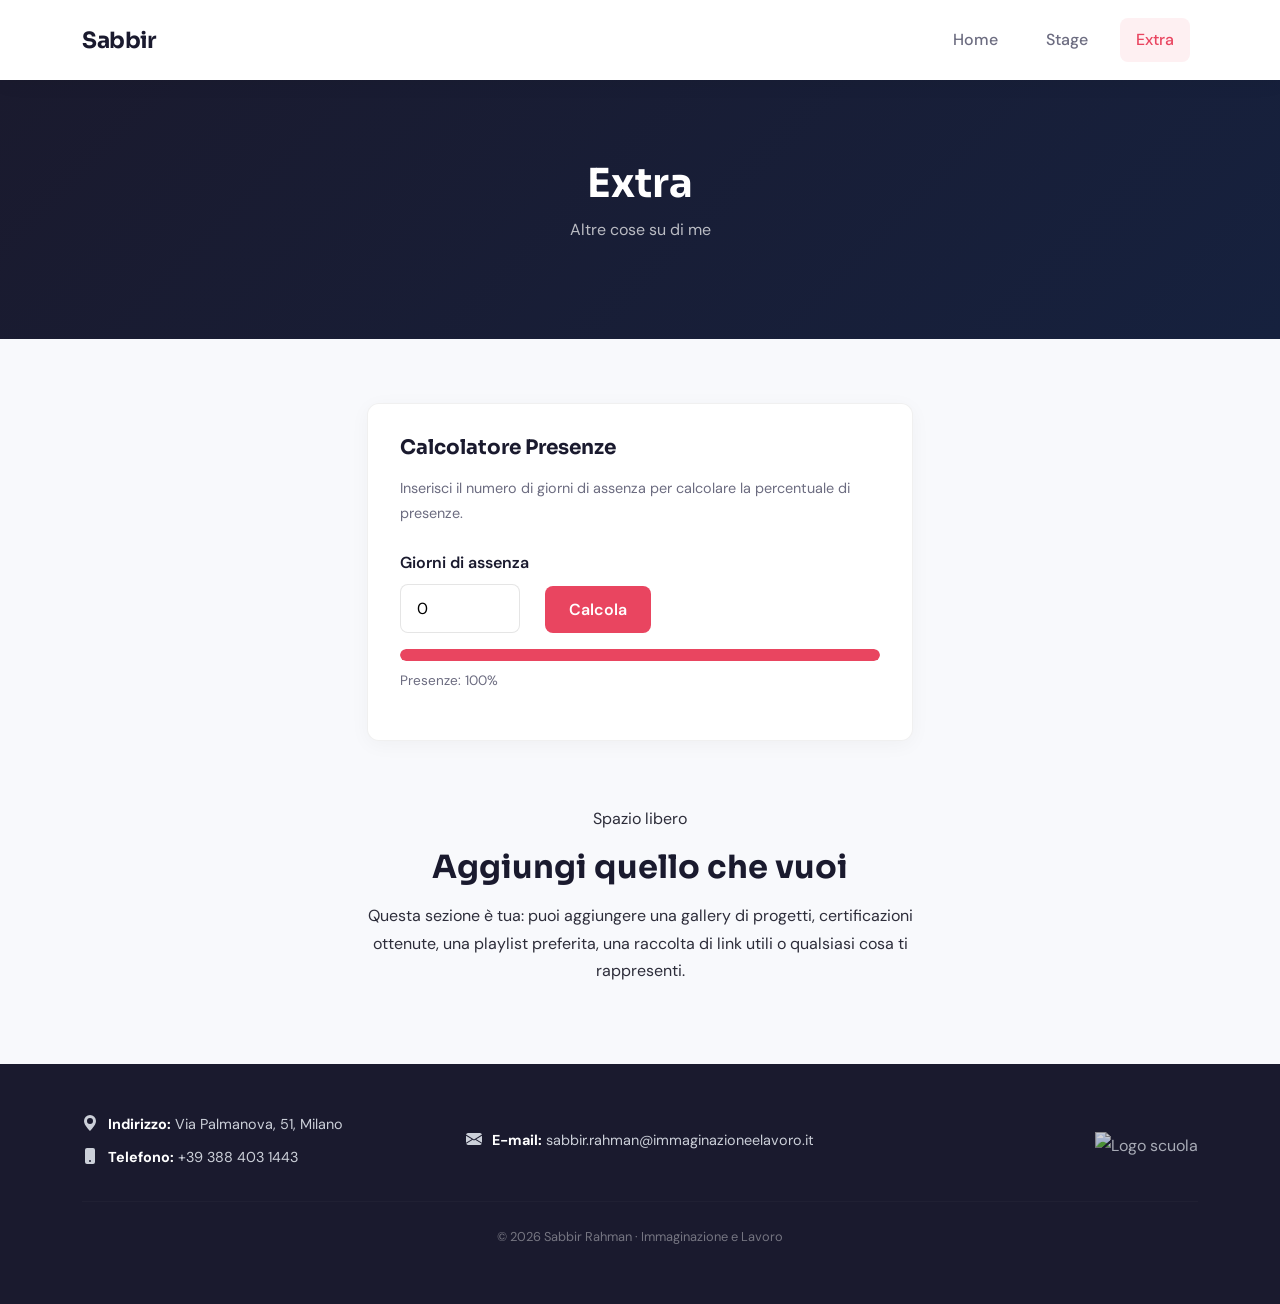
==== extra.html @ f021cdc9 "b" ====
<!DOCTYPE html>
<html lang="it">
<head>
    <meta charset="UTF-8">
    <meta name="viewport" content="width=device-width, initial-scale=1.0">
    <title>Sabbir Rahman | Extra</title>

    <!-- Google Fonts -->
    <link rel="preconnect" href="https://fonts.googleapis.com">
    <link rel="preconnect" href="https://fonts.gstatic.com" crossorigin>
    <link href="https://fonts.googleapis.com/css2?family=DM+Sans:wght@400;500;600;700&family=Sora:wght@600;700&display=swap" rel="stylesheet">

    <!-- Bootstrap -->
    <link href="https://cdn.jsdelivr.net/npm/bootstrap@5.3.8/dist/css/bootstrap.min.css" rel="stylesheet" integrity="sha384-sRIl4kxILFvY47J16cr9ZwB07vP4J8+LH7qKQnuqkuIAvNWLzeN8tE5YBujZqJLB" crossorigin="anonymous">
    
    <link rel="stylesheet" href="./style.css">
</head>
<body>

    <!-- ====== NAVBAR ====== -->
    <nav class="navbar navbar-expand-lg">
        <div class="container">
            <a class="navbar-brand" href="../index.html">Sabbir</a>
            <button class="navbar-toggler" type="button" data-bs-toggle="collapse" data-bs-target="#navbarNav">
                <span class="navbar-toggler-icon"></span>
            </button>
            <div class="collapse navbar-collapse" id="navbarNav">
                <ul class="navbar-nav ms-auto">
                    <li class="nav-item">
                        <a class="nav-link" href="../index.html">Home</a>
                    </li>
                    <li class="nav-item">
                        <a class="nav-link" href="./stage.html">Stage</a>
                    </li>
                    <li class="nav-item">
                        <a class="nav-link active" href="#">Extra</a>
                    </li>
                </ul>
            </div>
        </div>
    </nav>

    <!-- ====== HERO EXTRA ====== -->
    <section class="extra-hero">
        <div class="container fade-up">
            <h1>Extra</h1>
            <p class="sottotitolo" style="color: rgba(255,255,255,0.7);">Altre cose su di me</p>
        </div>
    </section>

    <!-- ====== CALCOLATORE PRESENZE ====== -->
    <!-- Questo è un piccolo tool per calcolare la percentuale di presenze -->
    <section class="extra-section">
        <div class="container">
            <div class="row justify-content-center">
                <div class="col-lg-6">
                    <div class="presenze-card fade-up">
                        <h5 style="margin-bottom: 1rem; font-family: 'Sora', sans-serif;">Calcolatore Presenze</h5>
                        <p style="color: var(--text-light); font-size: 0.9rem; margin-bottom: 1.5rem;">
                            Inserisci il numero di giorni di assenza per calcolare la percentuale di presenze.
                        </p>

                        <div class="d-flex align-items-end gap-3 mb-3">
                            <div>
                                <label for="progresso">Giorni di assenza</label>
                                <input type="number" id="progresso" min="0" value="0">
                            </div>
                            <button class="btn-calcola" onclick="assenze()">Calcola</button>
                        </div>

                        <div class="progress">
                            <div class="progress-bar" id="barra" role="progressbar" style="width: 100%"></div>
                        </div>
                        <p id="percentuale-text" style="color: var(--text-light); font-size: 0.85rem; margin-top: 0.5rem;">
                            Presenze: 100%
                        </p>
                    </div>
                </div>
            </div>
        </div>
    </section>

    <!-- ====== SEZIONE LIBERA ====== -->
    <!-- Aggiungi qui qualsiasi contenuto extra: progetti, hobby, gallery, ecc. -->
    <section class="extra-section" style="padding-top: 0;">
        <div class="container">
            <div class="row justify-content-center">
                <div class="col-lg-8 text-center fade-up">
                    <p class="bio-label">Spazio libero</p>
                    <h2 class="section-title mb-3">Aggiungi quello che vuoi</h2>
                    <p class="bio-text mx-auto" style="max-width: 600px;">
                        Questa sezione è tua: puoi aggiungere una gallery di progetti, 
                        certificazioni ottenute, una playlist preferita, una raccolta di link utili 
                        o qualsiasi cosa ti rappresenti.
                    </p>
                </div>
            </div>
        </div>
    </section>

    <!-- ====== FOOTER ====== -->
    <footer>
        <div class="container">
            <div class="row align-items-center">
                <div class="col-md-4">
                    <p>
                        <svg xmlns="http://www.w3.org/2000/svg" width="16" height="16" fill="currentColor" class="icon-sm" viewBox="0 0 16 16"><path d="M8 16s6-5.686 6-10A6 6 0 0 0 2 6c0 4.314 6 10 6 10m0-7a3 3 0 1 1 0-6 3 3 0 0 1 0 6"/></svg>
                        <b>Indirizzo:</b> Via Palmanova, 51, Milano
                    </p>
                    <p>
                        <svg xmlns="http://www.w3.org/2000/svg" width="16" height="16" fill="currentColor" class="icon-sm" viewBox="0 0 16 16"><path d="M3 2a2 2 0 0 1 2-2h6a2 2 0 0 1 2 2v12a2 2 0 0 1-2 2H5a2 2 0 0 1-2-2zm6 11a1 1 0 1 0-2 0 1 1 0 0 0 2 0"/></svg>
                        <b>Telefono:</b> +39 388 403 1443
                    </p>
                </div>
                <div class="col-md-4 text-center">
                    <p>
                        <svg xmlns="http://www.w3.org/2000/svg" width="16" height="16" fill="currentColor" class="icon-sm" viewBox="0 0 16 16"><path d="M.05 3.555A2 2 0 0 1 2 2h12a2 2 0 0 1 1.95 1.555L8 8.414zM0 4.697v7.104l5.803-3.558zM6.761 8.83l-6.57 4.027A2 2 0 0 0 2 14h12a2 2 0 0 0 1.808-1.144l-6.57-4.027L8 9.586zm3.436-.586L16 11.801V4.697z"/></svg>
                        <b>E-mail:</b> sabbir.rahman@immaginazioneelavoro.it
                    </p>
                </div>
                <div class="col-md-4 text-center text-md-end">
                    <img src="../img/logo.webp" class="footer-logo" alt="Logo scuola">
                </div>
            </div>
            <hr class="footer-divider">
            <p class="footer-copy text-center">© 2026 Sabbir Rahman · Immaginazione e Lavoro</p>
        </div>
    </footer>

    <!-- Bootstrap JS -->
    <script src="https://cdn.jsdelivr.net/npm/bootstrap@5.3.8/dist/js/bootstrap.bundle.min.js" integrity="sha384-FKyoEForCGlyvwx9Hj09JcYn3nv7wiPVlz7YYwJrWVcXK/BmnVDxM+D2scQbITxI" crossorigin="anonymous"></script>
    <script src="../script.js"></script>
</body>
</html>
---- style.css ----
/* ============================================
   TEMPLATE SITO PERSONALE - ESAME TRIENNALE
   ============================================
   
   COME PERSONALIZZARE:
   1. Cambia i colori qui sotto (--primary, --accent, ecc.)
   2. Cambia il font su Google Fonts e aggiorna il link nell'HTML
   3. Sostituisci le immagini nella cartella /img
   4. Modifica i testi direttamente nell'HTML
   
   ============================================ */

/* === VARIABILI COLORE - MODIFICA QUESTI PER PERSONALIZZARE === */
:root {
    --primary: #1a1a2e;       /* Colore principale (scuro) */
    --secondary: #16213e;     /* Colore secondario */
    --accent: #e94560;        /* Colore di accento (bottoni, dettagli) */
    --accent-hover: #c73652;  /* Accento al passaggio del mouse */
    --light: #f8f9fc;         /* Sfondo chiaro */
    --text: #2d2d3a;          /* Colore del testo */
    --text-light: #6c6c80;    /* Testo secondario */
    --card-bg: #ffffff;
    --footer-bg: var(--primary);
    --footer-text: #ccd0d9;
    --border-radius: 12px;
}

/* === RESET & BASE === */
* {
    margin: 0;
    padding: 0;
    box-sizing: border-box;
}

body {
    font-family: 'DM Sans', sans-serif;
    color: var(--text);
    background-color: var(--light);
    line-height: 1.7;
}

h1, h2, h3, h4, h5 {
    font-family: 'Sora', sans-serif;
    font-weight: 700;
    color: var(--primary);
}

/* === NAVBAR === */
.navbar {
    background-color: #fff !important;
    padding: 1rem 2rem;
    box-shadow: 0 2px 20px rgba(0,0,0,0.06);
    position: sticky;
    top: 0;
    z-index: 1000;
}

.navbar-brand {
    font-family: 'Sora', sans-serif;
    font-weight: 700;
    font-size: 1.4rem;
    color: var(--primary) !important;
    letter-spacing: -0.5px;
}

.nav-link {
    font-weight: 500;
    color: var(--text-light) !important;
    margin: 0 0.5rem;
    padding: 0.5rem 1rem !important;
    border-radius: 8px;
    transition: all 0.3s ease;
}

.nav-link:hover,
.nav-link.active {
    color: var(--accent) !important;
    background-color: rgba(233, 69, 96, 0.08);
}

.navbar-icon {
    color: var(--accent);
    width: 24px;
    height: 24px;
}

/* === HERO / BENVENUTO === */
.hero {
    display: flex;
    justify-content: center;
    align-items: center;
    text-align: center;
    min-height: 85vh;
    background: linear-gradient(135deg, var(--primary) 0%, var(--secondary) 100%);
    color: #fff;
    position: relative;
    overflow: hidden;
}

/* Cerchio decorativo sullo sfondo - puoi rimuoverlo se non ti piace */
.hero::before {
    content: '';
    position: absolute;
    width: 500px;
    height: 500px;
    border-radius: 50%;
    background: rgba(233, 69, 96, 0.1);
    top: -100px;
    right: -100px;
}

.hero::after {
    content: '';
    position: absolute;
    width: 300px;
    height: 300px;
    border-radius: 50%;
    background: rgba(233, 69, 96, 0.08);
    bottom: -50px;
    left: -50px;
}

.hero-content {
    position: relative;
    z-index: 1;
}

.hero h1 {
    font-size: 3.5rem;
    color: #fff;
    margin-bottom: 0.5rem;
    letter-spacing: -1px;
}

.hero .sottotitolo {
    font-size: 1.3rem;
    color: rgba(255,255,255,0.7);
    font-weight: 400;
}

.hero .badge-hero {
    display: inline-block;
    margin-top: 1.5rem;
    padding: 0.6rem 1.5rem;
    background-color: var(--accent);
    color: #fff;
    border-radius: 50px;
    font-weight: 500;
    font-size: 0.95rem;
}

/* === SEZIONE BIO === */
.bio-section {
    padding: 6rem 0;
}

.bio-section .bio-label {
    font-size: 0.85rem;
    text-transform: uppercase;
    letter-spacing: 2px;
    color: var(--accent);
    font-weight: 600;
    margin-bottom: 1rem;
}

.bio-section .bio-text {
    font-size: 1.15rem;
    color: var(--text-light);
    line-height: 1.9;
    max-width: 600px;
}

/* Foto profilo nella bio - sostituisci con la tua foto */
.bio-img-wrapper {
    width: 100%;
    max-width: 350px;
    aspect-ratio: 1;
    border-radius: var(--border-radius);
    overflow: hidden;
    box-shadow: 0 20px 60px rgba(0,0,0,0.1);
}

.bio-img-wrapper img {
    width: 100%;
    height: 100%;
    object-fit: cover;
}

/* === SEZIONE PASSIONI === */
.passioni-section {
    padding: 6rem 0;
    background-color: #fff;
}

.section-title {
    font-size: 2rem;
    margin-bottom: 0.5rem;
}

.section-subtitle {
    color: var(--text-light);
    font-size: 1.05rem;
    margin-bottom: 3rem;
}

/* Card Passioni */
.passion-card {
    background: var(--card-bg);
    border: 1px solid rgba(0,0,0,0.06);
    border-radius: var(--border-radius);
    overflow: hidden;
    transition: transform 0.3s ease, box-shadow 0.3s ease;
    height: 100%;
}

.passion-card:hover {
    transform: translateY(-6px);
    box-shadow: 0 20px 40px rgba(0,0,0,0.08);
}

.passion-card .card-img-top {
    height: 200px;
    object-fit: cover;
}

.passion-card .card-body {
    padding: 1.5rem;
}

.passion-card .card-body h5 {
    font-size: 1.15rem;
    margin-bottom: 0.5rem;
}

.passion-card .card-body p {
    color: var(--text-light);
    font-size: 0.95rem;
}

.passion-card .badge-cat {
    display: inline-block;
    padding: 0.3rem 0.8rem;
    background-color: rgba(233, 69, 96, 0.1);
    color: var(--accent);
    border-radius: 50px;
    font-size: 0.8rem;
    font-weight: 600;
    margin-bottom: 0.8rem;
}

/* === SEZIONE CV === */
.cv-section {
    padding: 6rem 0;
}

.cv-paper {
    background: #fff;
    border: 1px solid rgba(0,0,0,0.08);
    border-radius: var(--border-radius);
    padding: 3rem;
    max-width: 800px;
    margin: 0 auto;
    box-shadow: 0 10px 40px rgba(0,0,0,0.04);
}

.cv-paper h3 {
    font-size: 1.8rem;
    margin-bottom: 0.3rem;
}

.cv-paper .cv-ruolo {
    color: var(--accent);
    font-weight: 500;
    font-size: 1.05rem;
}

.cv-paper hr {
    border-color: rgba(0,0,0,0.08);
    margin: 1.5rem 0;
}

.cv-paper h4 {
    font-size: 1.1rem;
    text-transform: uppercase;
    letter-spacing: 1px;
    color: var(--primary);
    margin-bottom: 1rem;
}

.cv-entry {
    margin-bottom: 1.5rem;
}

.cv-entry .cv-title {
    font-weight: 700;
    color: var(--text);
}

.cv-entry .cv-place {
    color: var(--text-light);
}

.cv-entry .cv-date {
    font-size: 0.85rem;
    color: var(--accent);
    font-weight: 500;
}

.cv-entry .cv-desc {
    color: var(--text-light);
    font-size: 0.95rem;
    margin-top: 0.3rem;
}

/* Lingue nel CV */
.lingua-item {
    display: flex;
    justify-content: space-between;
    align-items: center;
    padding: 0.5rem 0;
    border-bottom: 1px solid rgba(0,0,0,0.04);
}

.lingua-item:last-child {
    border-bottom: none;
}

/* Bottone scarica CV */
.btn-accent {
    background-color: var(--accent);
    color: #fff;
    border: none;
    padding: 0.8rem 2rem;
    border-radius: 50px;
    font-weight: 600;
    font-size: 0.95rem;
    transition: all 0.3s ease;
    text-decoration: none;
    display: inline-block;
}

.btn-accent:hover {
    background-color: var(--accent-hover);
    color: #fff;
    transform: translateY(-2px);
    box-shadow: 0 8px 25px rgba(233, 69, 96, 0.3);
}

/* === PAGINA STAGE === */
.stage-intro {
    padding: 5rem 0;
    background: linear-gradient(135deg, var(--primary) 0%, var(--secondary) 100%);
    color: #fff;
    text-align: center;
}

.stage-intro h1 {
    color: #fff;
    font-size: 2.5rem;
    margin-bottom: 1rem;
}

.stage-intro p {
    color: rgba(255,255,255,0.75);
    max-width: 700px;
    margin: 0 auto;
    font-size: 1.05rem;
    line-height: 1.8;
}

.stage-content {
    padding: 4rem 0;
}

/* Accordion stage personalizzato */
.accordion-item {
    border: 1px solid rgba(0,0,0,0.06) !important;
    border-radius: var(--border-radius) !important;
    margin-bottom: 1rem;
    overflow: hidden;
}

.accordion-button {
    font-family: 'Sora', sans-serif;
    font-weight: 600;
    font-size: 1.1rem;
    padding: 1.2rem 1.5rem;
    color: var(--primary) !important;
    background-color: #fff !important;
}

.accordion-button:not(.collapsed) {
    background-color: rgba(233, 69, 96, 0.04) !important;
    box-shadow: none !important;
}

.accordion-button:focus {
    box-shadow: none !important;
}

.accordion-button::after {
    filter: none;
}

.accordion-body {
    padding: 1.5rem;
}

.stage-map iframe {
    width: 100%;
    height: 250px;
    border-radius: var(--border-radius);
    border: none;
}

.stage-relazione {
    font-size: 0.95rem;
    color: var(--text-light);
    line-height: 1.8;
}

/* === PAGINA EXTRA === */
.extra-hero {
    padding: 5rem 0;
    background: linear-gradient(135deg, var(--primary) 0%, var(--secondary) 100%);
    color: #fff;
    text-align: center;
}

.extra-hero h1 {
    color: #fff;
    font-size: 2.5rem;
}

.extra-section {
    padding: 4rem 0;
}

/* Barra presenze */
.presenze-card {
    background: #fff;
    border-radius: var(--border-radius);
    padding: 2rem;
    box-shadow: 0 4px 20px rgba(0,0,0,0.04);
    border: 1px solid rgba(0,0,0,0.06);
}

.presenze-card label {
    font-weight: 600;
    color: var(--primary);
    margin-bottom: 0.5rem;
    display: block;
}

.presenze-card input[type="number"] {
    border: 1px solid rgba(0,0,0,0.1);
    border-radius: 8px;
    padding: 0.6rem 1rem;
    font-size: 1rem;
    width: 120px;
    font-family: 'DM Sans', sans-serif;
}

.presenze-card input[type="number"]:focus {
    outline: none;
    border-color: var(--accent);
    box-shadow: 0 0 0 3px rgba(233, 69, 96, 0.1);
}

.presenze-card .btn-calcola {
    background-color: var(--accent);
    color: #fff;
    border: none;
    padding: 0.6rem 1.5rem;
    border-radius: 8px;
    font-weight: 600;
    cursor: pointer;
    transition: background 0.3s;
}

.presenze-card .btn-calcola:hover {
    background-color: var(--accent-hover);
}

.progress {
    height: 12px;
    border-radius: 50px;
    background-color: rgba(0,0,0,0.06);
    overflow: hidden;
    margin-top: 1rem;
}

.progress-bar {
    background-color: var(--accent);
    border-radius: 50px;
    transition: width 0.6s ease;
}

/* === FOOTER === */
footer {
    background-color: var(--footer-bg);
    color: var(--footer-text);
    padding: 3rem 0;
}

footer p {
    margin-bottom: 0.5rem;
    font-size: 0.9rem;
}

footer b {
    color: #fff;
}

footer a {
    color: var(--accent);
    text-decoration: none;
}

footer a:hover {
    color: #fff;
}

footer .footer-logo {
    max-width: 120px;
    opacity: 0.8;
}

footer .footer-divider {
    border-color: rgba(255,255,255,0.1);
    margin: 1.5rem 0;
}

footer .footer-copy {
    font-size: 0.8rem;
    color: rgba(255,255,255,0.4);
}

/* === UTILITIES === */
.icon-sm {
    width: 16px;
    height: 16px;
    margin-right: 6px;
    vertical-align: -2px;
}

/* === ANIMAZIONI SEMPLICI === */
@keyframes fadeUp {
    from {
        opacity: 0;
        transform: translateY(30px);
    }
    to {
        opacity: 1;
        transform: translateY(0);
    }
}

.fade-up {
    animation: fadeUp 0.8s ease forwards;
}

.fade-up-delay-1 { animation-delay: 0.1s; opacity: 0; }
.fade-up-delay-2 { animation-delay: 0.2s; opacity: 0; }
.fade-up-delay-3 { animation-delay: 0.3s; opacity: 0; }

/* === RESPONSIVE === */
@media (max-width: 768px) {
    .hero h1 {
        font-size: 2.2rem;
    }
    
    .cv-paper {
        padding: 2rem 1.5rem;
    }
    
    .bio-img-wrapper {
        max-width: 250px;
        margin: 0 auto 2rem;
    }
    
    footer .row > div {
        margin-bottom: 1.5rem;
    }
}
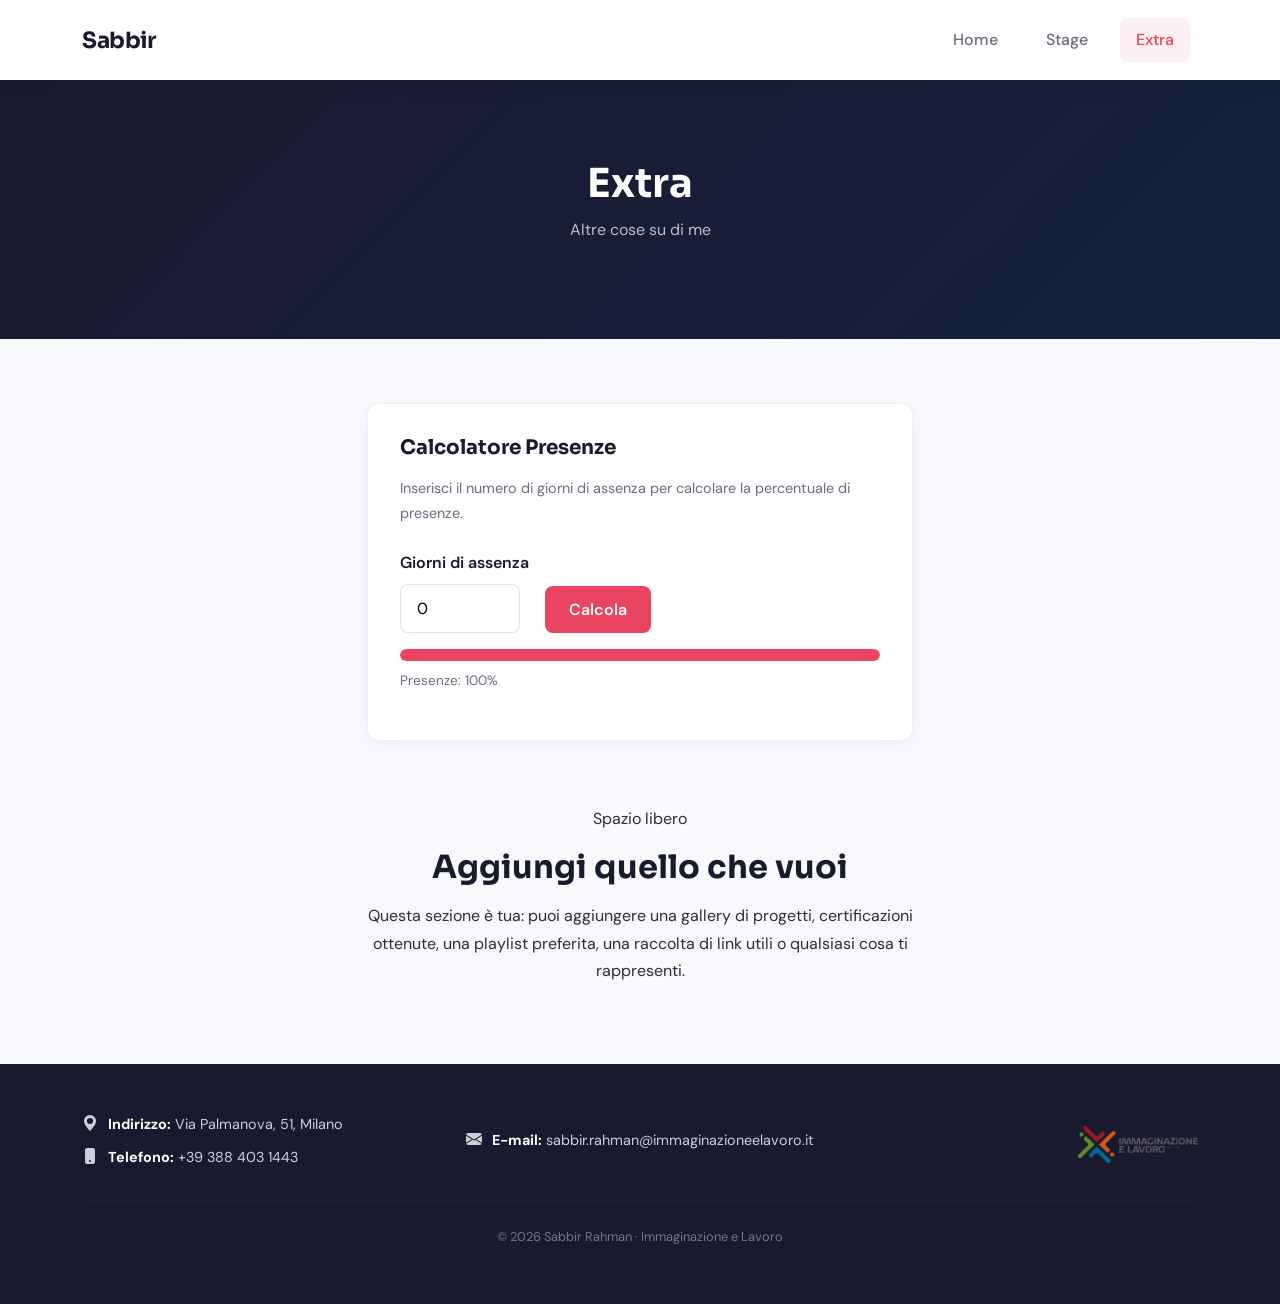
==== commit 20ba237a: "3" ====
--- a/extra.html
+++ b/extra.html
@@ -119,7 +119,7 @@
                     </p>
                 </div>
                 <div class="col-md-4 text-center text-md-end">
-                    <img src="../img/logo.webp" class="footer-logo" alt="Logo scuola">
+                    <img src="./img/new-logo-iel-data_retina.png" class="footer-logo" alt="Logo scuola">
                 </div>
             </div>
             <hr class="footer-divider">
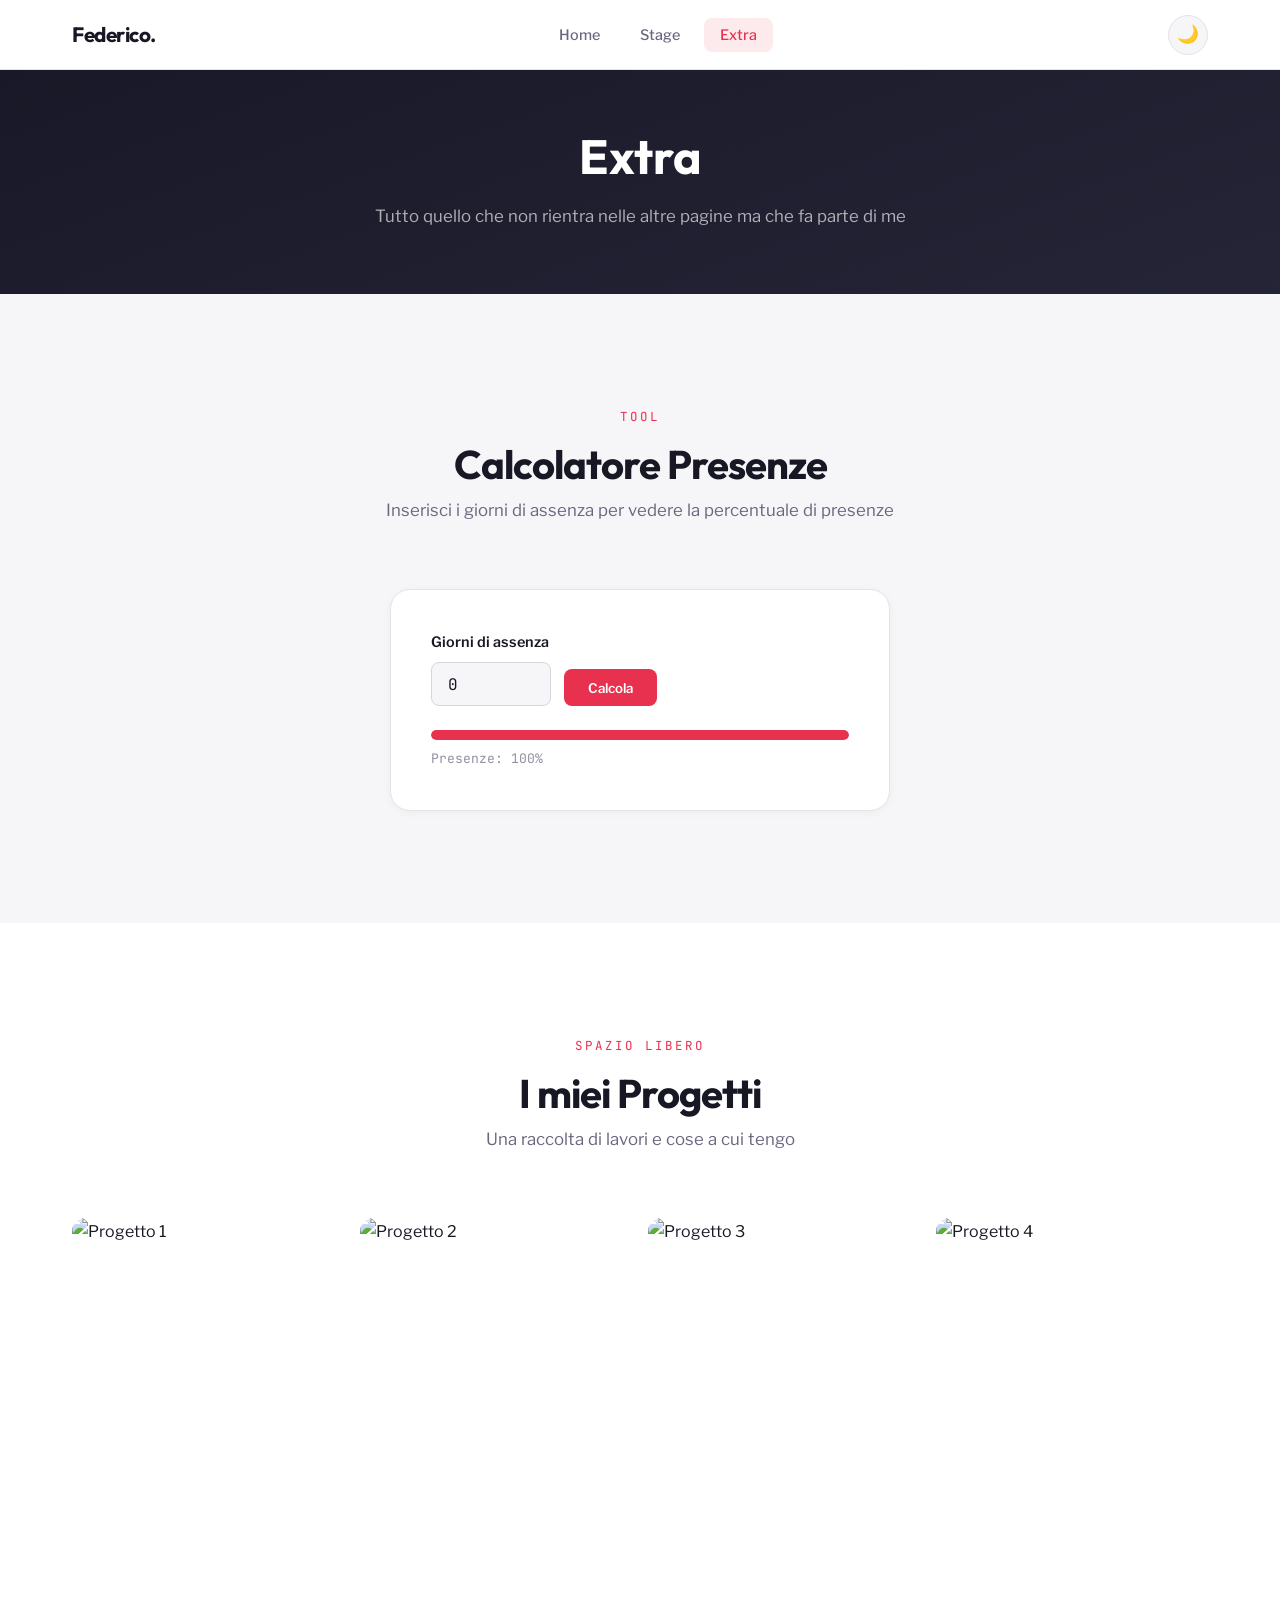
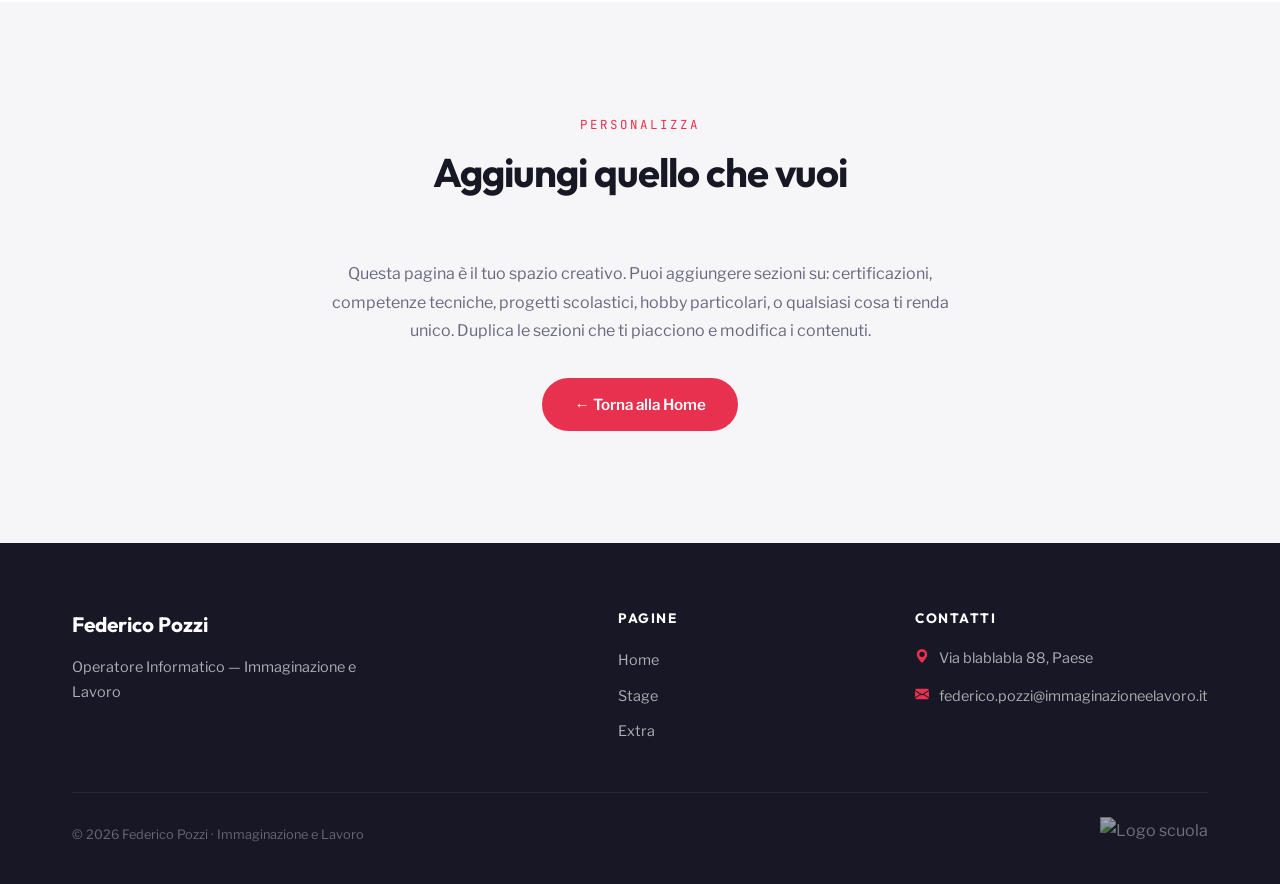
==== commit 19eea614: "1" ====
--- a/extra.html
+++ b/extra.html
@@ -1,134 +1,173 @@
 <!DOCTYPE html>
-<html lang="it">
+<html lang="it" data-theme="default">
 <head>
     <meta charset="UTF-8">
     <meta name="viewport" content="width=device-width, initial-scale=1.0">
-    <title>Sabbir Rahman | Extra</title>
+    <title>Federico Pozzi — Extra</title>
 
-    <!-- Google Fonts -->
     <link rel="preconnect" href="https://fonts.googleapis.com">
     <link rel="preconnect" href="https://fonts.gstatic.com" crossorigin>
-    <link href="https://fonts.googleapis.com/css2?family=DM+Sans:wght@400;500;600;700&family=Sora:wght@600;700&display=swap" rel="stylesheet">
+    <link href="https://fonts.googleapis.com/css2?family=Outfit:wght@400;500;600;700&family=Libre+Franklin:wght@400;500;600;700&family=JetBrains+Mono:wght@400;500&display=swap" rel="stylesheet">
 
-    <!-- Bootstrap -->
-    <link href="https://cdn.jsdelivr.net/npm/bootstrap@5.3.8/dist/css/bootstrap.min.css" rel="stylesheet" integrity="sha384-sRIl4kxILFvY47J16cr9ZwB07vP4J8+LH7qKQnuqkuIAvNWLzeN8tE5YBujZqJLB" crossorigin="anonymous">
-    
     <link rel="stylesheet" href="./style.css">
 </head>
 <body>
 
     <!-- ====== NAVBAR ====== -->
-    <nav class="navbar navbar-expand-lg">
-        <div class="container">
-            <a class="navbar-brand" href="../index.html">Sabbir</a>
-            <button class="navbar-toggler" type="button" data-bs-toggle="collapse" data-bs-target="#navbarNav">
-                <span class="navbar-toggler-icon"></span>
+    <nav class="site-nav">
+        <div class="nav-inner">
+            <a href="./index.html" class="nav-brand">Federico.</a>
+            <button class="nav-burger" id="navBurger" aria-label="Apri menu">
+                <span></span><span></span><span></span>
             </button>
-            <div class="collapse navbar-collapse" id="navbarNav">
-                <ul class="navbar-nav ms-auto">
-                    <li class="nav-item">
-                        <a class="nav-link" href="../index.html">Home</a>
-                    </li>
-                    <li class="nav-item">
-                        <a class="nav-link" href="./stage.html">Stage</a>
-                    </li>
-                    <li class="nav-item">
-                        <a class="nav-link active" href="#">Extra</a>
-                    </li>
-                </ul>
-            </div>
+            <ul class="nav-links" id="navLinks">
+                <li><a href="./index.html">Home</a></li>
+                <li><a href="./stage.html">Stage</a></li>
+                <li><a href="#" class="active">Extra</a></li>
+            </ul>
+            <button class="theme-toggle" id="themeToggle" aria-label="Cambia tema">🌙</button>
         </div>
     </nav>
 
-    <!-- ====== HERO EXTRA ====== -->
-    <section class="extra-hero">
-        <div class="container fade-up">
-            <h1>Extra</h1>
-            <p class="sottotitolo" style="color: rgba(255,255,255,0.7);">Altre cose su di me</p>
+    <!-- ====== PAGE HERO ====== -->
+    <section class="page-hero">
+        <div class="hero-pattern"></div>
+        <div class="section-container">
+            <h1 class="reveal">Extra</h1>
+            <p class="hero-sub reveal reveal-delay-1">
+                Tutto quello che non rientra nelle altre pagine ma che fa parte di me
+            </p>
         </div>
     </section>
 
     <!-- ====== CALCOLATORE PRESENZE ====== -->
-    <!-- Questo è un piccolo tool per calcolare la percentuale di presenze -->
-    <section class="extra-section">
-        <div class="container">
-            <div class="row justify-content-center">
-                <div class="col-lg-6">
-                    <div class="presenze-card fade-up">
-                        <h5 style="margin-bottom: 1rem; font-family: 'Sora', sans-serif;">Calcolatore Presenze</h5>
-                        <p style="color: var(--text-light); font-size: 0.9rem; margin-bottom: 1.5rem;">
-                            Inserisci il numero di giorni di assenza per calcolare la percentuale di presenze.
-                        </p>
+    <section class="section">
+        <div class="section-container">
+            <div class="section-header center reveal">
+                <span class="section-label">Tool</span>
+                <h2 class="section-title">Calcolatore Presenze</h2>
+                <p class="section-desc">Inserisci i giorni di assenza per vedere la percentuale di presenze</p>
+            </div>
 
-                        <div class="d-flex align-items-end gap-3 mb-3">
-                            <div>
-                                <label for="progresso">Giorni di assenza</label>
-                                <input type="number" id="progresso" min="0" value="0">
-                            </div>
-                            <button class="btn-calcola" onclick="assenze()">Calcola</button>
-                        </div>
+            <div class="presenze-card reveal">
+                <label for="progresso">Giorni di assenza</label>
+                <div class="presenze-input">
+                    <input type="number" id="progresso" min="0" value="0" placeholder="0">
+                    <button class="btn-calcola" onclick="calcolaPresenze()">Calcola</button>
+                </div>
+                <div class="progress-wrap">
+                    <div class="progress-bar-bg">
+                        <div class="progress-bar-fill" id="barraFill"></div>
+                    </div>
+                    <p class="progress-label" id="percentualeText">Presenze: 100%</p>
+                </div>
+            </div>
+        </div>
+    </section>
 
-                        <div class="progress">
-                            <div class="progress-bar" id="barra" role="progressbar" style="width: 100%"></div>
-                        </div>
-                        <p id="percentuale-text" style="color: var(--text-light); font-size: 0.85rem; margin-top: 0.5rem;">
-                            Presenze: 100%
-                        </p>
+    <!-- ====== GALLERY / CONTENUTO LIBERO ====== -->
+    <!--
+        Questa sezione è uno spazio libero. Puoi usarla per:
+        - Una gallery di foto dei tuoi progetti
+        - Certificazioni ottenute (ECDL, ecc.)
+        - Link ai tuoi profili (GitHub, LinkedIn)
+        - Qualsiasi cosa ti rappresenti
+        
+        Di seguito c'è un esempio di gallery. 
+        Sostituisci le immagini con le tue.
+    -->
+    <section class="section section-alt">
+        <div class="section-container">
+            <div class="section-header center reveal">
+                <span class="section-label">Spazio libero</span>
+                <h2 class="section-title">I miei Progetti</h2>
+                <p class="section-desc">Una raccolta di lavori e cose a cui tengo</p>
+            </div>
+
+            <!-- MODIFICA: sostituisci le immagini e i testi -->
+            <div class="gallery-grid">
+                <div class="gallery-item reveal reveal-delay-1">
+                    <img src="https://placehold.co/400x400/1a1a2e/e94560?text=Progetto+1" alt="Progetto 1">
+                    <div class="gallery-item-overlay">
+                        <span>Progetto 1</span>
+                    </div>
+                </div>
+                <div class="gallery-item reveal reveal-delay-2">
+                    <img src="https://placehold.co/400x400/16213e/e94560?text=Progetto+2" alt="Progetto 2">
+                    <div class="gallery-item-overlay">
+                        <span>Progetto 2</span>
+                    </div>
+                </div>
+                <div class="gallery-item reveal reveal-delay-3">
+                    <img src="https://placehold.co/400x400/0f3460/e94560?text=Progetto+3" alt="Progetto 3">
+                    <div class="gallery-item-overlay">
+                        <span>Progetto 3</span>
+                    </div>
+                </div>
+                <div class="gallery-item reveal reveal-delay-4">
+                    <img src="https://placehold.co/400x400/533483/e94560?text=Progetto+4" alt="Progetto 4">
+                    <div class="gallery-item-overlay">
+                        <span>Progetto 4</span>
                     </div>
                 </div>
             </div>
         </div>
     </section>
 
-    <!-- ====== SEZIONE LIBERA ====== -->
-    <!-- Aggiungi qui qualsiasi contenuto extra: progetti, hobby, gallery, ecc. -->
-    <section class="extra-section" style="padding-top: 0;">
-        <div class="container">
-            <div class="row justify-content-center">
-                <div class="col-lg-8 text-center fade-up">
-                    <p class="bio-label">Spazio libero</p>
-                    <h2 class="section-title mb-3">Aggiungi quello che vuoi</h2>
-                    <p class="bio-text mx-auto" style="max-width: 600px;">
-                        Questa sezione è tua: puoi aggiungere una gallery di progetti, 
-                        certificazioni ottenute, una playlist preferita, una raccolta di link utili 
-                        o qualsiasi cosa ti rappresenti.
-                    </p>
-                </div>
+    <!-- ====== SEZIONE TESTO LIBERO ====== -->
+    <section class="section">
+        <div class="section-container" style="max-width: 700px;">
+            <div class="section-header center reveal">
+                <span class="section-label">Personalizza</span>
+                <h2 class="section-title">Aggiungi quello che vuoi</h2>
+            </div>
+            <div class="reveal" style="text-align: center;">
+                <p style="color: var(--text-secondary); line-height: 1.8; margin-bottom: 2rem;">
+                    Questa pagina è il tuo spazio creativo. Puoi aggiungere sezioni su: 
+                    certificazioni, competenze tecniche, progetti scolastici, hobby particolari, 
+                    o qualsiasi cosa ti renda unico. Duplica le sezioni che ti piacciono 
+                    e modifica i contenuti.
+                </p>
+                <a href="../index.html" class="btn-primary-custom">← Torna alla Home</a>
             </div>
         </div>
     </section>
 
     <!-- ====== FOOTER ====== -->
-    <footer>
-        <div class="container">
-            <div class="row align-items-center">
-                <div class="col-md-4">
-                    <p>
-                        <svg xmlns="http://www.w3.org/2000/svg" width="16" height="16" fill="currentColor" class="icon-sm" viewBox="0 0 16 16"><path d="M8 16s6-5.686 6-10A6 6 0 0 0 2 6c0 4.314 6 10 6 10m0-7a3 3 0 1 1 0-6 3 3 0 0 1 0 6"/></svg>
-                        <b>Indirizzo:</b> Via Palmanova, 51, Milano
-                    </p>
-                    <p>
-                        <svg xmlns="http://www.w3.org/2000/svg" width="16" height="16" fill="currentColor" class="icon-sm" viewBox="0 0 16 16"><path d="M3 2a2 2 0 0 1 2-2h6a2 2 0 0 1 2 2v12a2 2 0 0 1-2 2H5a2 2 0 0 1-2-2zm6 11a1 1 0 1 0-2 0 1 1 0 0 0 2 0"/></svg>
-                        <b>Telefono:</b> +39 388 403 1443
-                    </p>
+    <footer class="site-footer">
+        <div class="section-container">
+            <div class="footer-grid">
+                <div>
+                    <p class="footer-brand">Federico Pozzi</p>
+                    <p class="footer-desc">Operatore Informatico — Immaginazione e Lavoro</p>
                 </div>
-                <div class="col-md-4 text-center">
-                    <p>
-                        <svg xmlns="http://www.w3.org/2000/svg" width="16" height="16" fill="currentColor" class="icon-sm" viewBox="0 0 16 16"><path d="M.05 3.555A2 2 0 0 1 2 2h12a2 2 0 0 1 1.95 1.555L8 8.414zM0 4.697v7.104l5.803-3.558zM6.761 8.83l-6.57 4.027A2 2 0 0 0 2 14h12a2 2 0 0 0 1.808-1.144l-6.57-4.027L8 9.586zm3.436-.586L16 11.801V4.697z"/></svg>
-                        <b>E-mail:</b> sabbir.rahman@immaginazioneelavoro.it
-                    </p>
+                <div>
+                    <p class="footer-heading">Pagine</p>
+                    <ul class="footer-links">
+                        <li><a href="../index.html">Home</a></li>
+                        <li><a href="./stage.html">Stage</a></li>
+                        <li><a href="#">Extra</a></li>
+                    </ul>
                 </div>
-                <div class="col-md-4 text-center text-md-end">
-                    <img src="./img/new-logo-iel-data_retina.png" class="footer-logo" alt="Logo scuola">
+                <div>
+                    <p class="footer-heading">Contatti</p>
+                    <div class="footer-contact-item">
+                        <svg xmlns="http://www.w3.org/2000/svg" width="14" height="14" fill="currentColor" viewBox="0 0 16 16"><path d="M8 16s6-5.686 6-10A6 6 0 0 0 2 6c0 4.314 6 10 6 10m0-7a3 3 0 1 1 0-6 3 3 0 0 1 0 6"/></svg>
+                        <span>Via blablabla 88, Paese</span>
+                    </div>
+                    <div class="footer-contact-item">
+                        <svg xmlns="http://www.w3.org/2000/svg" width="14" height="14" fill="currentColor" viewBox="0 0 16 16"><path d="M.05 3.555A2 2 0 0 1 2 2h12a2 2 0 0 1 1.95 1.555L8 8.414zM0 4.697v7.104l5.803-3.558zM6.761 8.83l-6.57 4.027A2 2 0 0 0 2 14h12a2 2 0 0 0 1.808-1.144l-6.57-4.027L8 9.586zm3.436-.586L16 11.801V4.697z"/></svg>
+                        <span>federico.pozzi@immaginazioneelavoro.it</span>
+                    </div>
                 </div>
             </div>
-            <hr class="footer-divider">
-            <p class="footer-copy text-center">© 2026 Sabbir Rahman · Immaginazione e Lavoro</p>
+            <div class="footer-bottom">
+                <span class="footer-copy">© 2026 Federico Pozzi · Immaginazione e Lavoro</span>
+                <img src="../img/logo.webp" class="footer-logo" alt="Logo scuola">
+            </div>
         </div>
     </footer>
 
-    <!-- Bootstrap JS -->
-    <script src="https://cdn.jsdelivr.net/npm/bootstrap@5.3.8/dist/js/bootstrap.bundle.min.js" integrity="sha384-FKyoEForCGlyvwx9Hj09JcYn3nv7wiPVlz7YYwJrWVcXK/BmnVDxM+D2scQbITxI" crossorigin="anonymous"></script>
-    <script src="../script.js"></script>
+    <script src="./script.js"></script>
 </body>
 </html>
--- a/style.css
+++ b/style.css
@@ -1,585 +1,1243 @@
-/* ============================================
-   TEMPLATE SITO PERSONALE - ESAME TRIENNALE
-   ============================================
+/* ============================================================
+   TEMPLATE SITO PERSONALE - QUARTA INFORMATICA
+   ============================================================
    
    COME PERSONALIZZARE:
-   1. Cambia i colori qui sotto (--primary, --accent, ecc.)
-   2. Cambia il font su Google Fonts e aggiorna il link nell'HTML
-   3. Sostituisci le immagini nella cartella /img
-   4. Modifica i testi direttamente nell'HTML
    
-   ============================================ */
-
-/* === VARIABILI COLORE - MODIFICA QUESTI PER PERSONALIZZARE === */
+   1. SCEGLI UN TEMA
+      Cambia data-theme="default" nel tag <html> di ogni pagina.
+      Temi disponibili: default, ocean, sunset, forest, lavender, mono
+   
+   2. DARK MODE
+      Il bottone in navbar attiva/disattiva la dark mode.
+      Funziona automaticamente con tutti i temi.
+   
+   3. COLORI CUSTOM
+      Se vuoi un colore tutto tuo, modifica le variabili in
+      [data-theme="default"] qui sotto.
+   
+   4. FONT
+      Cambia il link Google Fonts nell'HTML e aggiorna
+      --font-display e --font-body qui sotto.
+   
+   5. ANIMAZIONI
+      Ogni elemento con classe .reveal si anima allo scroll.
+      Aggiungi .reveal-delay-1, .reveal-delay-2, ecc. per ritardi.
+   
+   ============================================================ */
+
+/* === TEMI PRECONFIGURATI === */
+/* Cambia data-theme="" nel tag <html> per switchare tema */
+
+[data-theme="default"] {
+    --hue: 240;
+    --accent-h: 350;
+    --accent-s: 80%;
+    --accent-l: 55%;
+}
+
+[data-theme="ocean"] {
+    --hue: 200;
+    --accent-h: 175;
+    --accent-s: 70%;
+    --accent-l: 45%;
+}
+
+[data-theme="sunset"] {
+    --hue: 25;
+    --accent-h: 15;
+    --accent-s: 85%;
+    --accent-l: 55%;
+}
+
+[data-theme="forest"] {
+    --hue: 150;
+    --accent-h: 145;
+    --accent-s: 55%;
+    --accent-l: 40%;
+}
+
+[data-theme="lavender"] {
+    --hue: 270;
+    --accent-h: 280;
+    --accent-s: 60%;
+    --accent-l: 55%;
+}
+
+[data-theme="mono"] {
+    --hue: 0;
+    --accent-h: 0;
+    --accent-s: 0%;
+    --accent-l: 25%;
+}
+
+/* === SISTEMA COLORI (generato da variabili) === */
 :root {
-    --primary: #1a1a2e;       /* Colore principale (scuro) */
-    --secondary: #16213e;     /* Colore secondario */
-    --accent: #e94560;        /* Colore di accento (bottoni, dettagli) */
-    --accent-hover: #c73652;  /* Accento al passaggio del mouse */
-    --light: #f8f9fc;         /* Sfondo chiaro */
-    --text: #2d2d3a;          /* Colore del testo */
-    --text-light: #6c6c80;    /* Testo secondario */
-    --card-bg: #ffffff;
-    --footer-bg: var(--primary);
-    --footer-text: #ccd0d9;
-    --border-radius: 12px;
+    /* Font */
+    --font-display: 'Outfit', sans-serif;
+    --font-body: 'Libre Franklin', sans-serif;
+    --font-mono: 'JetBrains Mono', monospace;
+    
+    /* Sizing */
+    --radius-sm: 8px;
+    --radius-md: 14px;
+    --radius-lg: 20px;
+    --radius-full: 100px;
+    
+    /* Transitions */
+    --ease-out: cubic-bezier(0.16, 1, 0.3, 1);
+    --ease-spring: cubic-bezier(0.34, 1.56, 0.64, 1);
+    --duration-fast: 0.2s;
+    --duration-normal: 0.4s;
+    --duration-slow: 0.7s;
+    
+    /* Navbar height */
+    --nav-height: 70px;
+}
+
+/* Light mode (default) */
+html:not([data-dark]) {
+    --bg-primary: hsl(var(--hue), 15%, 97%);
+    --bg-secondary: #ffffff;
+    --bg-elevated: #ffffff;
+    --bg-hero: hsl(var(--hue), 25%, 12%);
+    --bg-hero-2: hsl(var(--hue), 20%, 18%);
+    
+    --text-primary: hsl(var(--hue), 20%, 12%);
+    --text-secondary: hsl(var(--hue), 10%, 45%);
+    --text-tertiary: hsl(var(--hue), 8%, 60%);
+    --text-on-dark: #ffffff;
+    --text-on-dark-muted: rgba(255,255,255,0.65);
+    
+    --border-light: hsl(var(--hue), 10%, 90%);
+    --border-medium: hsl(var(--hue), 10%, 85%);
+    
+    --shadow-sm: 0 2px 8px rgba(0,0,0,0.04);
+    --shadow-md: 0 8px 30px rgba(0,0,0,0.06);
+    --shadow-lg: 0 20px 60px rgba(0,0,0,0.08);
+    --shadow-accent: 0 8px 30px hsla(var(--accent-h), var(--accent-s), var(--accent-l), 0.25);
+}
+
+/* Dark mode */
+html[data-dark] {
+    --bg-primary: hsl(var(--hue), 15%, 8%);
+    --bg-secondary: hsl(var(--hue), 12%, 12%);
+    --bg-elevated: hsl(var(--hue), 12%, 15%);
+    --bg-hero: hsl(var(--hue), 20%, 5%);
+    --bg-hero-2: hsl(var(--hue), 15%, 10%);
+    
+    --text-primary: hsl(var(--hue), 10%, 92%);
+    --text-secondary: hsl(var(--hue), 8%, 60%);
+    --text-tertiary: hsl(var(--hue), 6%, 45%);
+    --text-on-dark: #ffffff;
+    --text-on-dark-muted: rgba(255,255,255,0.55);
+    
+    --border-light: hsl(var(--hue), 10%, 18%);
+    --border-medium: hsl(var(--hue), 10%, 22%);
+    
+    --shadow-sm: 0 2px 8px rgba(0,0,0,0.2);
+    --shadow-md: 0 8px 30px rgba(0,0,0,0.3);
+    --shadow-lg: 0 20px 60px rgba(0,0,0,0.4);
+    --shadow-accent: 0 8px 30px hsla(var(--accent-h), var(--accent-s), var(--accent-l), 0.2);
+}
+
+/* Accent color (uguale in light e dark) */
+html {
+    --accent: hsl(var(--accent-h), var(--accent-s), var(--accent-l));
+    --accent-hover: hsl(var(--accent-h), var(--accent-s), calc(var(--accent-l) - 8%));
+    --accent-soft: hsla(var(--accent-h), var(--accent-s), var(--accent-l), 0.1);
+    --accent-medium: hsla(var(--accent-h), var(--accent-s), var(--accent-l), 0.2);
 }
 
 /* === RESET & BASE === */
-* {
+*, *::before, *::after {
     margin: 0;
     padding: 0;
     box-sizing: border-box;
 }
 
+html {
+    scroll-behavior: smooth;
+}
+
 body {
-    font-family: 'DM Sans', sans-serif;
-    color: var(--text);
-    background-color: var(--light);
+    font-family: var(--font-body);
+    color: var(--text-primary);
+    background-color: var(--bg-primary);
     line-height: 1.7;
-}
-
-h1, h2, h3, h4, h5 {
-    font-family: 'Sora', sans-serif;
+    transition: background-color var(--duration-normal) var(--ease-out),
+                color var(--duration-normal) var(--ease-out);
+    -webkit-font-smoothing: antialiased;
+}
+
+h1, h2, h3, h4, h5, h6 {
+    font-family: var(--font-display);
     font-weight: 700;
-    color: var(--primary);
+    color: var(--text-primary);
+    line-height: 1.2;
+}
+
+a {
+    color: var(--accent);
+    text-decoration: none;
+    transition: color var(--duration-fast);
+}
+
+a:hover {
+    color: var(--accent-hover);
+}
+
+img {
+    max-width: 100%;
+    display: block;
 }
 
 /* === NAVBAR === */
-.navbar {
-    background-color: #fff !important;
-    padding: 1rem 2rem;
-    box-shadow: 0 2px 20px rgba(0,0,0,0.06);
-    position: sticky;
+.site-nav {
+    position: fixed;
     top: 0;
+    left: 0;
+    right: 0;
+    height: var(--nav-height);
+    background: var(--bg-secondary);
+    border-bottom: 1px solid var(--border-light);
     z-index: 1000;
-}
-
-.navbar-brand {
-    font-family: 'Sora', sans-serif;
+    display: flex;
+    align-items: center;
+    transition: background var(--duration-normal) var(--ease-out),
+                border-color var(--duration-normal) var(--ease-out),
+                box-shadow var(--duration-normal) var(--ease-out);
+}
+
+.site-nav.scrolled {
+    box-shadow: var(--shadow-sm);
+}
+
+.nav-inner {
+    width: 100%;
+    max-width: 1200px;
+    margin: 0 auto;
+    padding: 0 2rem;
+    display: flex;
+    align-items: center;
+    justify-content: space-between;
+}
+
+.nav-brand {
+    font-family: var(--font-display);
     font-weight: 700;
-    font-size: 1.4rem;
-    color: var(--primary) !important;
+    font-size: 1.3rem;
+    color: var(--text-primary);
+    text-decoration: none;
     letter-spacing: -0.5px;
 }
 
-.nav-link {
+.nav-links {
+    display: flex;
+    align-items: center;
+    gap: 0.5rem;
+    list-style: none;
+}
+
+.nav-links a {
+    font-family: var(--font-body);
     font-weight: 500;
-    color: var(--text-light) !important;
-    margin: 0 0.5rem;
-    padding: 0.5rem 1rem !important;
-    border-radius: 8px;
-    transition: all 0.3s ease;
-}
-
-.nav-link:hover,
-.nav-link.active {
-    color: var(--accent) !important;
-    background-color: rgba(233, 69, 96, 0.08);
-}
-
-.navbar-icon {
-    color: var(--accent);
-    width: 24px;
-    height: 24px;
-}
-
-/* === HERO / BENVENUTO === */
+    font-size: 0.9rem;
+    color: var(--text-secondary);
+    padding: 0.5rem 1rem;
+    border-radius: var(--radius-sm);
+    text-decoration: none;
+    transition: all var(--duration-fast);
+}
+
+.nav-links a:hover,
+.nav-links a.active {
+    color: var(--accent);
+    background: var(--accent-soft);
+}
+
+/* Dark mode toggle */
+.theme-toggle {
+    width: 40px;
+    height: 40px;
+    border-radius: 50%;
+    border: 1px solid var(--border-light);
+    background: var(--bg-primary);
+    cursor: pointer;
+    display: flex;
+    align-items: center;
+    justify-content: center;
+    font-size: 1.1rem;
+    transition: all var(--duration-fast);
+    margin-left: 0.5rem;
+    color: var(--text-secondary);
+}
+
+.theme-toggle:hover {
+    border-color: var(--accent);
+    color: var(--accent);
+    transform: rotate(20deg);
+}
+
+/* Mobile nav */
+.nav-burger {
+    display: none;
+    flex-direction: column;
+    gap: 5px;
+    cursor: pointer;
+    background: none;
+    border: none;
+    padding: 5px;
+}
+
+.nav-burger span {
+    width: 22px;
+    height: 2px;
+    background: var(--text-primary);
+    border-radius: 2px;
+    transition: all var(--duration-fast);
+}
+
+/* === HERO === */
 .hero {
-    display: flex;
+    min-height: 100vh;
+    display: flex;
+    align-items: center;
     justify-content: center;
-    align-items: center;
     text-align: center;
-    min-height: 85vh;
-    background: linear-gradient(135deg, var(--primary) 0%, var(--secondary) 100%);
-    color: #fff;
+    background: linear-gradient(160deg, var(--bg-hero) 0%, var(--bg-hero-2) 100%);
     position: relative;
     overflow: hidden;
-}
-
-/* Cerchio decorativo sullo sfondo - puoi rimuoverlo se non ti piace */
-.hero::before {
-    content: '';
+    padding-top: var(--nav-height);
+}
+
+/* Pattern decorativo sullo sfondo dell'hero */
+.hero-pattern {
     position: absolute;
+    inset: 0;
+    opacity: 0.04;
+    background-image: 
+        radial-gradient(circle at 20% 50%, var(--accent) 1px, transparent 1px),
+        radial-gradient(circle at 80% 20%, var(--accent) 1px, transparent 1px),
+        radial-gradient(circle at 60% 80%, var(--accent) 1px, transparent 1px);
+    background-size: 80px 80px, 60px 60px, 100px 100px;
+}
+
+/* Cerchi decorativi */
+.hero-blob {
+    position: absolute;
+    border-radius: 50%;
+    filter: blur(80px);
+    opacity: 0.15;
+}
+
+.hero-blob-1 {
     width: 500px;
     height: 500px;
-    border-radius: 50%;
-    background: rgba(233, 69, 96, 0.1);
-    top: -100px;
-    right: -100px;
-}
-
-.hero::after {
-    content: '';
-    position: absolute;
-    width: 300px;
-    height: 300px;
-    border-radius: 50%;
-    background: rgba(233, 69, 96, 0.08);
-    bottom: -50px;
-    left: -50px;
+    background: var(--accent);
+    top: -15%;
+    right: -10%;
+}
+
+.hero-blob-2 {
+    width: 350px;
+    height: 350px;
+    background: hsl(var(--hue), 50%, 50%);
+    bottom: -10%;
+    left: -5%;
 }
 
 .hero-content {
     position: relative;
     z-index: 1;
+    padding: 2rem;
+}
+
+.hero-label {
+    display: inline-block;
+    font-family: var(--font-mono);
+    font-size: 0.8rem;
+    letter-spacing: 2px;
+    text-transform: uppercase;
+    color: var(--accent);
+    background: var(--accent-soft);
+    padding: 0.4rem 1.2rem;
+    border-radius: var(--radius-full);
+    margin-bottom: 1.5rem;
 }
 
 .hero h1 {
-    font-size: 3.5rem;
+    font-size: clamp(2.5rem, 6vw, 4.5rem);
+    color: var(--text-on-dark);
+    letter-spacing: -2px;
+    margin-bottom: 0.8rem;
+}
+
+.hero .hero-sub {
+    font-size: clamp(1rem, 2vw, 1.3rem);
+    color: var(--text-on-dark-muted);
+    font-weight: 400;
+    max-width: 500px;
+    margin: 0 auto;
+}
+
+.hero-cta {
+    margin-top: 2.5rem;
+    display: flex;
+    gap: 1rem;
+    justify-content: center;
+    flex-wrap: wrap;
+}
+
+/* === BOTTONI === */
+.btn-primary-custom {
+    display: inline-flex;
+    align-items: center;
+    gap: 0.5rem;
+    padding: 0.85rem 2rem;
+    background: var(--accent);
     color: #fff;
+    border: none;
+    border-radius: var(--radius-full);
+    font-family: var(--font-body);
+    font-weight: 600;
+    font-size: 0.95rem;
+    cursor: pointer;
+    text-decoration: none;
+    transition: all var(--duration-fast) var(--ease-out);
+}
+
+.btn-primary-custom:hover {
+    background: var(--accent-hover);
+    color: #fff;
+    transform: translateY(-2px);
+    box-shadow: var(--shadow-accent);
+}
+
+.btn-outline-custom {
+    display: inline-flex;
+    align-items: center;
+    gap: 0.5rem;
+    padding: 0.85rem 2rem;
+    background: transparent;
+    color: var(--text-on-dark);
+    border: 1px solid rgba(255,255,255,0.25);
+    border-radius: var(--radius-full);
+    font-family: var(--font-body);
+    font-weight: 600;
+    font-size: 0.95rem;
+    cursor: pointer;
+    text-decoration: none;
+    transition: all var(--duration-fast) var(--ease-out);
+}
+
+.btn-outline-custom:hover {
+    background: rgba(255,255,255,0.1);
+    color: #fff;
+    border-color: rgba(255,255,255,0.5);
+}
+
+/* Variante per sfondi chiari */
+.btn-outline-light {
+    color: var(--text-primary);
+    border-color: var(--border-medium);
+}
+
+.btn-outline-light:hover {
+    color: var(--accent);
+    border-color: var(--accent);
+    background: var(--accent-soft);
+}
+
+/* === SEZIONI === */
+.section {
+    padding: 7rem 0;
+}
+
+.section-alt {
+    background: var(--bg-secondary);
+}
+
+.section-container {
+    max-width: 1200px;
+    margin: 0 auto;
+    padding: 0 2rem;
+}
+
+.section-header {
+    margin-bottom: 4rem;
+}
+
+.section-label {
+    font-family: var(--font-mono);
+    font-size: 0.78rem;
+    text-transform: uppercase;
+    letter-spacing: 3px;
+    color: var(--accent);
+    margin-bottom: 0.8rem;
+    display: block;
+}
+
+.section-title {
+    font-size: clamp(1.8rem, 3.5vw, 2.5rem);
+    letter-spacing: -1px;
     margin-bottom: 0.5rem;
-    letter-spacing: -1px;
-}
-
-.hero .sottotitolo {
-    font-size: 1.3rem;
-    color: rgba(255,255,255,0.7);
-    font-weight: 400;
-}
-
-.hero .badge-hero {
-    display: inline-block;
-    margin-top: 1.5rem;
-    padding: 0.6rem 1.5rem;
-    background-color: var(--accent);
-    color: #fff;
-    border-radius: 50px;
-    font-weight: 500;
-    font-size: 0.95rem;
-}
-
-/* === SEZIONE BIO === */
-.bio-section {
-    padding: 6rem 0;
-}
-
-.bio-section .bio-label {
-    font-size: 0.85rem;
-    text-transform: uppercase;
-    letter-spacing: 2px;
-    color: var(--accent);
-    font-weight: 600;
-    margin-bottom: 1rem;
-}
-
-.bio-section .bio-text {
-    font-size: 1.15rem;
-    color: var(--text-light);
-    line-height: 1.9;
-    max-width: 600px;
-}
-
-/* Foto profilo nella bio - sostituisci con la tua foto */
-.bio-img-wrapper {
+}
+
+.section-desc {
+    font-size: 1.05rem;
+    color: var(--text-secondary);
+    max-width: 550px;
+}
+
+/* Centrato */
+.section-header.center {
+    text-align: center;
+}
+
+.section-header.center .section-desc {
+    margin: 0 auto;
+}
+
+/* === BIO === */
+.bio-grid {
+    display: grid;
+    grid-template-columns: 1fr 1fr;
+    gap: 5rem;
+    align-items: center;
+}
+
+.bio-image {
+    position: relative;
+}
+
+.bio-image-frame {
     width: 100%;
-    max-width: 350px;
-    aspect-ratio: 1;
-    border-radius: var(--border-radius);
+    aspect-ratio: 4/5;
+    border-radius: var(--radius-lg);
     overflow: hidden;
-    box-shadow: 0 20px 60px rgba(0,0,0,0.1);
-}
-
-.bio-img-wrapper img {
+    box-shadow: var(--shadow-lg);
+    position: relative;
+}
+
+.bio-image-frame img {
     width: 100%;
     height: 100%;
     object-fit: cover;
 }
 
-/* === SEZIONE PASSIONI === */
-.passioni-section {
-    padding: 6rem 0;
-    background-color: #fff;
-}
-
-.section-title {
+/* Decorazione immagine - quadrato accent */
+.bio-image::after {
+    content: '';
+    position: absolute;
+    width: 100px;
+    height: 100px;
+    border: 3px solid var(--accent);
+    border-radius: var(--radius-md);
+    bottom: -20px;
+    right: -20px;
+    z-index: -1;
+    opacity: 0.5;
+}
+
+.bio-text-area p {
+    font-size: 1.05rem;
+    color: var(--text-secondary);
+    margin-bottom: 1.5rem;
+    line-height: 1.8;
+}
+
+/* Info pills nella bio */
+.bio-pills {
+    display: flex;
+    flex-wrap: wrap;
+    gap: 0.6rem;
+    margin-top: 1.5rem;
+}
+
+.bio-pill {
+    display: inline-flex;
+    align-items: center;
+    gap: 0.4rem;
+    padding: 0.4rem 1rem;
+    background: var(--accent-soft);
+    color: var(--accent);
+    border-radius: var(--radius-full);
+    font-size: 0.85rem;
+    font-weight: 600;
+}
+
+/* === PASSIONI (Grid) === */
+.passions-grid {
+    display: grid;
+    grid-template-columns: repeat(auto-fit, minmax(300px, 1fr));
+    gap: 2rem;
+}
+
+.passion-card {
+    background: var(--bg-elevated);
+    border: 1px solid var(--border-light);
+    border-radius: var(--radius-md);
+    overflow: hidden;
+    transition: transform var(--duration-normal) var(--ease-spring),
+                box-shadow var(--duration-normal) var(--ease-out);
+}
+
+.passion-card:hover {
+    transform: translateY(-8px);
+    box-shadow: var(--shadow-md);
+}
+
+.passion-card-img {
+    height: 220px;
+    overflow: hidden;
+}
+
+.passion-card-img img {
+    width: 100%;
+    height: 100%;
+    object-fit: cover;
+    transition: transform var(--duration-slow) var(--ease-out);
+}
+
+.passion-card:hover .passion-card-img img {
+    transform: scale(1.05);
+}
+
+.passion-card-body {
+    padding: 1.5rem;
+}
+
+.passion-card-tag {
+    font-family: var(--font-mono);
+    font-size: 0.72rem;
+    text-transform: uppercase;
+    letter-spacing: 1.5px;
+    color: var(--accent);
+    margin-bottom: 0.6rem;
+    display: block;
+}
+
+.passion-card-body h3 {
+    font-size: 1.2rem;
+    margin-bottom: 0.5rem;
+}
+
+.passion-card-body p {
+    font-size: 0.92rem;
+    color: var(--text-secondary);
+}
+
+/* === CV === */
+.cv-paper {
+    background: var(--bg-elevated);
+    border: 1px solid var(--border-light);
+    border-radius: var(--radius-lg);
+    padding: clamp(2rem, 4vw, 3.5rem);
+    max-width: 850px;
+    margin: 0 auto;
+    box-shadow: var(--shadow-md);
+    transition: background var(--duration-normal), border-color var(--duration-normal);
+}
+
+.cv-header {
+    display: flex;
+    justify-content: space-between;
+    align-items: flex-start;
+    flex-wrap: wrap;
+    gap: 1rem;
+    margin-bottom: 2rem;
+    padding-bottom: 2rem;
+    border-bottom: 2px solid var(--border-light);
+}
+
+.cv-name {
     font-size: 2rem;
-    margin-bottom: 0.5rem;
-}
-
-.section-subtitle {
-    color: var(--text-light);
-    font-size: 1.05rem;
-    margin-bottom: 3rem;
-}
-
-/* Card Passioni */
-.passion-card {
-    background: var(--card-bg);
-    border: 1px solid rgba(0,0,0,0.06);
-    border-radius: var(--border-radius);
-    overflow: hidden;
-    transition: transform 0.3s ease, box-shadow 0.3s ease;
-    height: 100%;
-}
-
-.passion-card:hover {
-    transform: translateY(-6px);
-    box-shadow: 0 20px 40px rgba(0,0,0,0.08);
-}
-
-.passion-card .card-img-top {
-    height: 200px;
-    object-fit: cover;
-}
-
-.passion-card .card-body {
-    padding: 1.5rem;
-}
-
-.passion-card .card-body h5 {
-    font-size: 1.15rem;
-    margin-bottom: 0.5rem;
-}
-
-.passion-card .card-body p {
-    color: var(--text-light);
+    letter-spacing: -1px;
+}
+
+.cv-role {
+    color: var(--accent);
+    font-weight: 500;
+    font-size: 1.1rem;
+}
+
+.cv-contact-mini {
+    display: flex;
+    flex-direction: column;
+    gap: 0.3rem;
+    font-size: 0.85rem;
+    color: var(--text-secondary);
+    text-align: right;
+}
+
+.cv-section-title {
+    font-family: var(--font-mono);
+    font-size: 0.75rem;
+    text-transform: uppercase;
+    letter-spacing: 3px;
+    color: var(--accent);
+    margin-top: 2rem;
+    margin-bottom: 1.2rem;
+    display: flex;
+    align-items: center;
+    gap: 1rem;
+}
+
+.cv-section-title::after {
+    content: '';
+    flex: 1;
+    height: 1px;
+    background: var(--border-light);
+}
+
+.cv-entry {
+    margin-bottom: 1.8rem;
+    padding-left: 1rem;
+    border-left: 2px solid var(--border-light);
+    transition: border-color var(--duration-fast);
+}
+
+.cv-entry:hover {
+    border-left-color: var(--accent);
+}
+
+.cv-entry-title {
+    font-weight: 700;
+    font-size: 1rem;
+    color: var(--text-primary);
+}
+
+.cv-entry-place {
+    color: var(--text-secondary);
     font-size: 0.95rem;
 }
 
-.passion-card .badge-cat {
-    display: inline-block;
-    padding: 0.3rem 0.8rem;
-    background-color: rgba(233, 69, 96, 0.1);
-    color: var(--accent);
-    border-radius: 50px;
+.cv-entry-date {
+    font-family: var(--font-mono);
     font-size: 0.8rem;
-    font-weight: 600;
-    margin-bottom: 0.8rem;
-}
-
-/* === SEZIONE CV === */
-.cv-section {
-    padding: 6rem 0;
-}
-
-.cv-paper {
-    background: #fff;
-    border: 1px solid rgba(0,0,0,0.08);
-    border-radius: var(--border-radius);
-    padding: 3rem;
-    max-width: 800px;
-    margin: 0 auto;
-    box-shadow: 0 10px 40px rgba(0,0,0,0.04);
-}
-
-.cv-paper h3 {
-    font-size: 1.8rem;
-    margin-bottom: 0.3rem;
-}
-
-.cv-paper .cv-ruolo {
-    color: var(--accent);
-    font-weight: 500;
-    font-size: 1.05rem;
-}
-
-.cv-paper hr {
-    border-color: rgba(0,0,0,0.08);
-    margin: 1.5rem 0;
-}
-
-.cv-paper h4 {
-    font-size: 1.1rem;
-    text-transform: uppercase;
-    letter-spacing: 1px;
-    color: var(--primary);
-    margin-bottom: 1rem;
-}
-
-.cv-entry {
-    margin-bottom: 1.5rem;
-}
-
-.cv-entry .cv-title {
-    font-weight: 700;
-    color: var(--text);
-}
-
-.cv-entry .cv-place {
-    color: var(--text-light);
-}
-
-.cv-entry .cv-date {
-    font-size: 0.85rem;
-    color: var(--accent);
-    font-weight: 500;
-}
-
-.cv-entry .cv-desc {
-    color: var(--text-light);
-    font-size: 0.95rem;
+    color: var(--accent);
+    margin-top: 0.2rem;
+    display: block;
+}
+
+.cv-entry-desc {
+    color: var(--text-secondary);
+    font-size: 0.92rem;
     margin-top: 0.3rem;
 }
 
-/* Lingue nel CV */
-.lingua-item {
-    display: flex;
+/* Lingue con barre */
+.cv-lang {
+    display: flex;
+    align-items: center;
     justify-content: space-between;
-    align-items: center;
-    padding: 0.5rem 0;
-    border-bottom: 1px solid rgba(0,0,0,0.04);
-}
-
-.lingua-item:last-child {
+    padding: 0.7rem 0;
+    border-bottom: 1px solid var(--border-light);
+}
+
+.cv-lang:last-child {
     border-bottom: none;
 }
 
-/* Bottone scarica CV */
-.btn-accent {
-    background-color: var(--accent);
-    color: #fff;
-    border: none;
-    padding: 0.8rem 2rem;
-    border-radius: 50px;
+.cv-lang-name {
     font-weight: 600;
     font-size: 0.95rem;
-    transition: all 0.3s ease;
-    text-decoration: none;
-    display: inline-block;
-}
-
-.btn-accent:hover {
-    background-color: var(--accent-hover);
-    color: #fff;
-    transform: translateY(-2px);
-    box-shadow: 0 8px 25px rgba(233, 69, 96, 0.3);
+}
+
+.cv-lang-level {
+    display: flex;
+    align-items: center;
+    gap: 0.6rem;
+}
+
+.cv-lang-bar {
+    width: 80px;
+    height: 4px;
+    background: var(--border-light);
+    border-radius: 4px;
+    overflow: hidden;
+}
+
+.cv-lang-bar-fill {
+    height: 100%;
+    background: var(--accent);
+    border-radius: 4px;
+    transition: width var(--duration-slow) var(--ease-out);
+}
+
+.cv-lang-label {
+    font-size: 0.82rem;
+    color: var(--text-tertiary);
+    min-width: 80px;
+    text-align: right;
 }
 
 /* === PAGINA STAGE === */
-.stage-intro {
-    padding: 5rem 0;
-    background: linear-gradient(135deg, var(--primary) 0%, var(--secondary) 100%);
-    color: #fff;
+.page-hero {
+    padding: 8rem 0 4rem;
+    background: linear-gradient(160deg, var(--bg-hero) 0%, var(--bg-hero-2) 100%);
     text-align: center;
-}
-
-.stage-intro h1 {
-    color: #fff;
-    font-size: 2.5rem;
-    margin-bottom: 1rem;
-}
-
-.stage-intro p {
-    color: rgba(255,255,255,0.75);
-    max-width: 700px;
-    margin: 0 auto;
+    position: relative;
+    overflow: hidden;
+}
+
+.page-hero .hero-pattern {
+    position: absolute;
+    inset: 0;
+    opacity: 0.03;
+    background-image: 
+        radial-gradient(circle at 20% 50%, var(--accent) 1px, transparent 1px);
+    background-size: 60px 60px;
+}
+
+.page-hero h1 {
+    font-size: clamp(2rem, 4vw, 3rem);
+    color: var(--text-on-dark);
+    position: relative;
+}
+
+.page-hero .hero-sub {
+    color: var(--text-on-dark-muted);
     font-size: 1.05rem;
-    line-height: 1.8;
-}
-
-.stage-content {
-    padding: 4rem 0;
-}
-
-/* Accordion stage personalizzato */
-.accordion-item {
-    border: 1px solid rgba(0,0,0,0.06) !important;
-    border-radius: var(--border-radius) !important;
-    margin-bottom: 1rem;
+    max-width: 600px;
+    margin: 1rem auto 0;
+    position: relative;
+}
+
+/* Stage cards (alternativa all'accordion) */
+.stage-card {
+    background: var(--bg-elevated);
+    border: 1px solid var(--border-light);
+    border-radius: var(--radius-lg);
     overflow: hidden;
-}
-
-.accordion-button {
-    font-family: 'Sora', sans-serif;
-    font-weight: 600;
-    font-size: 1.1rem;
-    padding: 1.2rem 1.5rem;
-    color: var(--primary) !important;
-    background-color: #fff !important;
-}
-
-.accordion-button:not(.collapsed) {
-    background-color: rgba(233, 69, 96, 0.04) !important;
-    box-shadow: none !important;
-}
-
-.accordion-button:focus {
-    box-shadow: none !important;
-}
-
-.accordion-button::after {
-    filter: none;
-}
-
-.accordion-body {
-    padding: 1.5rem;
-}
-
-.stage-map iframe {
+    margin-bottom: 2rem;
+    transition: box-shadow var(--duration-normal);
+}
+
+.stage-card:hover {
+    box-shadow: var(--shadow-md);
+}
+
+.stage-card-header {
+    padding: 1.5rem 2rem;
+    border-bottom: 1px solid var(--border-light);
+    display: flex;
+    align-items: center;
+    justify-content: space-between;
+    cursor: pointer;
+    transition: background var(--duration-fast);
+}
+
+.stage-card-header:hover {
+    background: var(--accent-soft);
+}
+
+.stage-card-header h3 {
+    font-size: 1.2rem;
+    margin: 0;
+}
+
+.stage-card-header .stage-date {
+    font-family: var(--font-mono);
+    font-size: 0.8rem;
+    color: var(--accent);
+}
+
+.stage-card-toggle {
+    width: 32px;
+    height: 32px;
+    border-radius: 50%;
+    background: var(--accent-soft);
+    display: flex;
+    align-items: center;
+    justify-content: center;
+    transition: transform var(--duration-fast);
+    color: var(--accent);
+    font-size: 1.2rem;
+}
+
+.stage-card.open .stage-card-toggle {
+    transform: rotate(45deg);
+}
+
+.stage-card-body {
+    padding: 0 2rem;
+    max-height: 0;
+    overflow: hidden;
+    transition: max-height var(--duration-slow) var(--ease-out),
+                padding var(--duration-normal);
+}
+
+.stage-card.open .stage-card-body {
+    padding: 2rem;
+    max-height: 800px;
+}
+
+.stage-grid {
+    display: grid;
+    grid-template-columns: 2fr 3fr;
+    gap: 2rem;
+    align-items: start;
+}
+
+.stage-map-frame {
+    border-radius: var(--radius-md);
+    overflow: hidden;
+    aspect-ratio: 4/3;
+}
+
+.stage-map-frame iframe {
     width: 100%;
-    height: 250px;
-    border-radius: var(--border-radius);
+    height: 100%;
     border: none;
 }
 
 .stage-relazione {
     font-size: 0.95rem;
-    color: var(--text-light);
+    color: var(--text-secondary);
     line-height: 1.8;
 }
 
-/* === PAGINA EXTRA === */
-.extra-hero {
-    padding: 5rem 0;
-    background: linear-gradient(135deg, var(--primary) 0%, var(--secondary) 100%);
-    color: #fff;
-    text-align: center;
-}
-
-.extra-hero h1 {
-    color: #fff;
-    font-size: 2.5rem;
-}
-
-.extra-section {
-    padding: 4rem 0;
-}
-
-/* Barra presenze */
+.stage-relazione h4 {
+    font-size: 1rem;
+    margin-bottom: 0.5rem;
+}
+
+/* === EXTRA PAGE === */
 .presenze-card {
-    background: #fff;
-    border-radius: var(--border-radius);
-    padding: 2rem;
-    box-shadow: 0 4px 20px rgba(0,0,0,0.04);
-    border: 1px solid rgba(0,0,0,0.06);
+    background: var(--bg-elevated);
+    border: 1px solid var(--border-light);
+    border-radius: var(--radius-lg);
+    padding: 2.5rem;
+    box-shadow: var(--shadow-sm);
+    max-width: 500px;
+    margin: 0 auto;
 }
 
 .presenze-card label {
     font-weight: 600;
-    color: var(--primary);
+    color: var(--text-primary);
+    display: block;
     margin-bottom: 0.5rem;
-    display: block;
+    font-size: 0.9rem;
+}
+
+.presenze-input {
+    display: flex;
+    gap: 0.8rem;
+    align-items: flex-end;
 }
 
 .presenze-card input[type="number"] {
-    border: 1px solid rgba(0,0,0,0.1);
-    border-radius: 8px;
-    padding: 0.6rem 1rem;
+    width: 120px;
+    padding: 0.65rem 1rem;
+    border: 1px solid var(--border-medium);
+    border-radius: var(--radius-sm);
+    font-family: var(--font-mono);
     font-size: 1rem;
-    width: 120px;
-    font-family: 'DM Sans', sans-serif;
+    background: var(--bg-primary);
+    color: var(--text-primary);
+    transition: border-color var(--duration-fast);
 }
 
 .presenze-card input[type="number"]:focus {
     outline: none;
     border-color: var(--accent);
-    box-shadow: 0 0 0 3px rgba(233, 69, 96, 0.1);
-}
-
-.presenze-card .btn-calcola {
-    background-color: var(--accent);
+    box-shadow: 0 0 0 3px var(--accent-soft);
+}
+
+.btn-calcola {
+    padding: 0.65rem 1.5rem;
+    background: var(--accent);
     color: #fff;
     border: none;
-    padding: 0.6rem 1.5rem;
-    border-radius: 8px;
+    border-radius: var(--radius-sm);
+    font-family: var(--font-body);
     font-weight: 600;
     cursor: pointer;
-    transition: background 0.3s;
-}
-
-.presenze-card .btn-calcola:hover {
-    background-color: var(--accent-hover);
-}
-
-.progress {
-    height: 12px;
-    border-radius: 50px;
-    background-color: rgba(0,0,0,0.06);
+    transition: background var(--duration-fast);
+}
+
+.btn-calcola:hover {
+    background: var(--accent-hover);
+}
+
+.progress-wrap {
+    margin-top: 1.5rem;
+}
+
+.progress-bar-bg {
+    height: 10px;
+    background: var(--border-light);
+    border-radius: var(--radius-full);
     overflow: hidden;
-    margin-top: 1rem;
-}
-
-.progress-bar {
-    background-color: var(--accent);
-    border-radius: 50px;
-    transition: width 0.6s ease;
+}
+
+.progress-bar-fill {
+    height: 100%;
+    background: var(--accent);
+    border-radius: var(--radius-full);
+    transition: width var(--duration-slow) var(--ease-out);
+    width: 100%;
+}
+
+.progress-label {
+    font-family: var(--font-mono);
+    font-size: 0.82rem;
+    color: var(--text-tertiary);
+    margin-top: 0.5rem;
+}
+
+/* Sezione gallery / contenuto libero */
+.gallery-grid {
+    display: grid;
+    grid-template-columns: repeat(auto-fill, minmax(250px, 1fr));
+    gap: 1rem;
+}
+
+.gallery-item {
+    aspect-ratio: 1;
+    border-radius: var(--radius-md);
+    overflow: hidden;
+    cursor: pointer;
+    position: relative;
+}
+
+.gallery-item img {
+    width: 100%;
+    height: 100%;
+    object-fit: cover;
+    transition: transform var(--duration-slow) var(--ease-out);
+}
+
+.gallery-item:hover img {
+    transform: scale(1.08);
+}
+
+.gallery-item-overlay {
+    position: absolute;
+    inset: 0;
+    background: linear-gradient(transparent 50%, rgba(0,0,0,0.6));
+    opacity: 0;
+    transition: opacity var(--duration-fast);
+    display: flex;
+    align-items: flex-end;
+    padding: 1rem;
+}
+
+.gallery-item:hover .gallery-item-overlay {
+    opacity: 1;
+}
+
+.gallery-item-overlay span {
+    color: #fff;
+    font-weight: 600;
+    font-size: 0.9rem;
 }
 
 /* === FOOTER === */
-footer {
-    background-color: var(--footer-bg);
-    color: var(--footer-text);
-    padding: 3rem 0;
-}
-
-footer p {
-    margin-bottom: 0.5rem;
+.site-footer {
+    background: var(--bg-hero);
+    color: var(--text-on-dark-muted);
+    padding: 4rem 0 2rem;
+}
+
+.footer-grid {
+    display: grid;
+    grid-template-columns: 2fr 1fr 1fr;
+    gap: 3rem;
+    margin-bottom: 3rem;
+}
+
+.footer-brand {
+    font-family: var(--font-display);
+    font-size: 1.3rem;
+    font-weight: 700;
+    color: var(--text-on-dark);
+    margin-bottom: 0.8rem;
+}
+
+.footer-desc {
     font-size: 0.9rem;
-}
-
-footer b {
-    color: #fff;
-}
-
-footer a {
-    color: var(--accent);
-    text-decoration: none;
-}
-
-footer a:hover {
-    color: #fff;
-}
-
-footer .footer-logo {
-    max-width: 120px;
-    opacity: 0.8;
-}
-
-footer .footer-divider {
-    border-color: rgba(255,255,255,0.1);
-    margin: 1.5rem 0;
-}
-
-footer .footer-copy {
+    line-height: 1.7;
+    max-width: 300px;
+}
+
+.footer-heading {
+    font-family: var(--font-display);
+    font-size: 0.85rem;
+    font-weight: 700;
+    text-transform: uppercase;
+    letter-spacing: 1.5px;
+    color: var(--text-on-dark);
+    margin-bottom: 1rem;
+}
+
+.footer-links {
+    list-style: none;
+    display: flex;
+    flex-direction: column;
+    gap: 0.5rem;
+}
+
+.footer-links a {
+    color: var(--text-on-dark-muted);
+    font-size: 0.9rem;
+    transition: color var(--duration-fast);
+}
+
+.footer-links a:hover {
+    color: var(--accent);
+}
+
+.footer-contact-item {
+    display: flex;
+    align-items: flex-start;
+    gap: 0.6rem;
+    margin-bottom: 0.8rem;
+    font-size: 0.9rem;
+}
+
+.footer-contact-item svg {
+    flex-shrink: 0;
+    margin-top: 3px;
+    color: var(--accent);
+}
+
+.footer-bottom {
+    border-top: 1px solid rgba(255,255,255,0.08);
+    padding-top: 1.5rem;
+    display: flex;
+    justify-content: space-between;
+    align-items: center;
+    flex-wrap: wrap;
+    gap: 1rem;
+}
+
+.footer-copy {
     font-size: 0.8rem;
-    color: rgba(255,255,255,0.4);
-}
-
-/* === UTILITIES === */
-.icon-sm {
-    width: 16px;
-    height: 16px;
-    margin-right: 6px;
-    vertical-align: -2px;
-}
-
-/* === ANIMAZIONI SEMPLICI === */
-@keyframes fadeUp {
-    from {
-        opacity: 0;
-        transform: translateY(30px);
-    }
-    to {
-        opacity: 1;
-        transform: translateY(0);
-    }
-}
-
-.fade-up {
-    animation: fadeUp 0.8s ease forwards;
-}
-
-.fade-up-delay-1 { animation-delay: 0.1s; opacity: 0; }
-.fade-up-delay-2 { animation-delay: 0.2s; opacity: 0; }
-.fade-up-delay-3 { animation-delay: 0.3s; opacity: 0; }
+    color: rgba(255,255,255,0.35);
+}
+
+.footer-logo {
+    height: 35px;
+    opacity: 0.6;
+}
+
+/* === ANIMAZIONI SCROLL === */
+.reveal {
+    opacity: 0;
+    transform: translateY(40px);
+    transition: opacity var(--duration-slow) var(--ease-out),
+                transform var(--duration-slow) var(--ease-out);
+}
+
+.reveal.visible {
+    opacity: 1;
+    transform: translateY(0);
+}
+
+.reveal-delay-1 { transition-delay: 0.1s; }
+.reveal-delay-2 { transition-delay: 0.2s; }
+.reveal-delay-3 { transition-delay: 0.3s; }
+.reveal-delay-4 { transition-delay: 0.4s; }
+
+/* Reveal da sinistra/destra */
+.reveal-left {
+    opacity: 0;
+    transform: translateX(-40px);
+    transition: opacity var(--duration-slow) var(--ease-out),
+                transform var(--duration-slow) var(--ease-out);
+}
+
+.reveal-right {
+    opacity: 0;
+    transform: translateX(40px);
+    transition: opacity var(--duration-slow) var(--ease-out),
+                transform var(--duration-slow) var(--ease-out);
+}
+
+.reveal-left.visible,
+.reveal-right.visible {
+    opacity: 1;
+    transform: translateX(0);
+}
 
 /* === RESPONSIVE === */
-@media (max-width: 768px) {
+@media (max-width: 900px) {
+    .bio-grid {
+        grid-template-columns: 1fr;
+        gap: 3rem;
+    }
+    
+    .bio-image {
+        max-width: 350px;
+        margin: 0 auto;
+    }
+
+    .stage-grid {
+        grid-template-columns: 1fr;
+    }
+    
+    .footer-grid {
+        grid-template-columns: 1fr;
+        gap: 2rem;
+    }
+    
+    .cv-header {
+        flex-direction: column;
+    }
+    
+    .cv-contact-mini {
+        text-align: left;
+    }
+}
+
+@media (max-width: 700px) {
+    .nav-links {
+        display: none;
+        position: absolute;
+        top: var(--nav-height);
+        left: 0;
+        right: 0;
+        background: var(--bg-secondary);
+        border-bottom: 1px solid var(--border-light);
+        flex-direction: column;
+        padding: 1rem 2rem;
+    }
+    
+    .nav-links.open {
+        display: flex;
+    }
+    
+    .nav-burger {
+        display: flex;
+    }
+    
+    .theme-toggle {
+        margin-left: auto;
+        margin-right: 1rem;
+    }
+    
     .hero h1 {
         font-size: 2.2rem;
     }
     
-    .cv-paper {
-        padding: 2rem 1.5rem;
-    }
-    
-    .bio-img-wrapper {
-        max-width: 250px;
-        margin: 0 auto 2rem;
-    }
-    
-    footer .row > div {
-        margin-bottom: 1.5rem;
-    }
-}
+    .passions-grid {
+        grid-template-columns: 1fr;
+    }
+    
+    .hero-cta {
+        flex-direction: column;
+        align-items: center;
+    }
+    
+    .section {
+        padding: 4rem 0;
+    }
+    
+    .gallery-grid {
+        grid-template-columns: repeat(2, 1fr);
+    }
+}
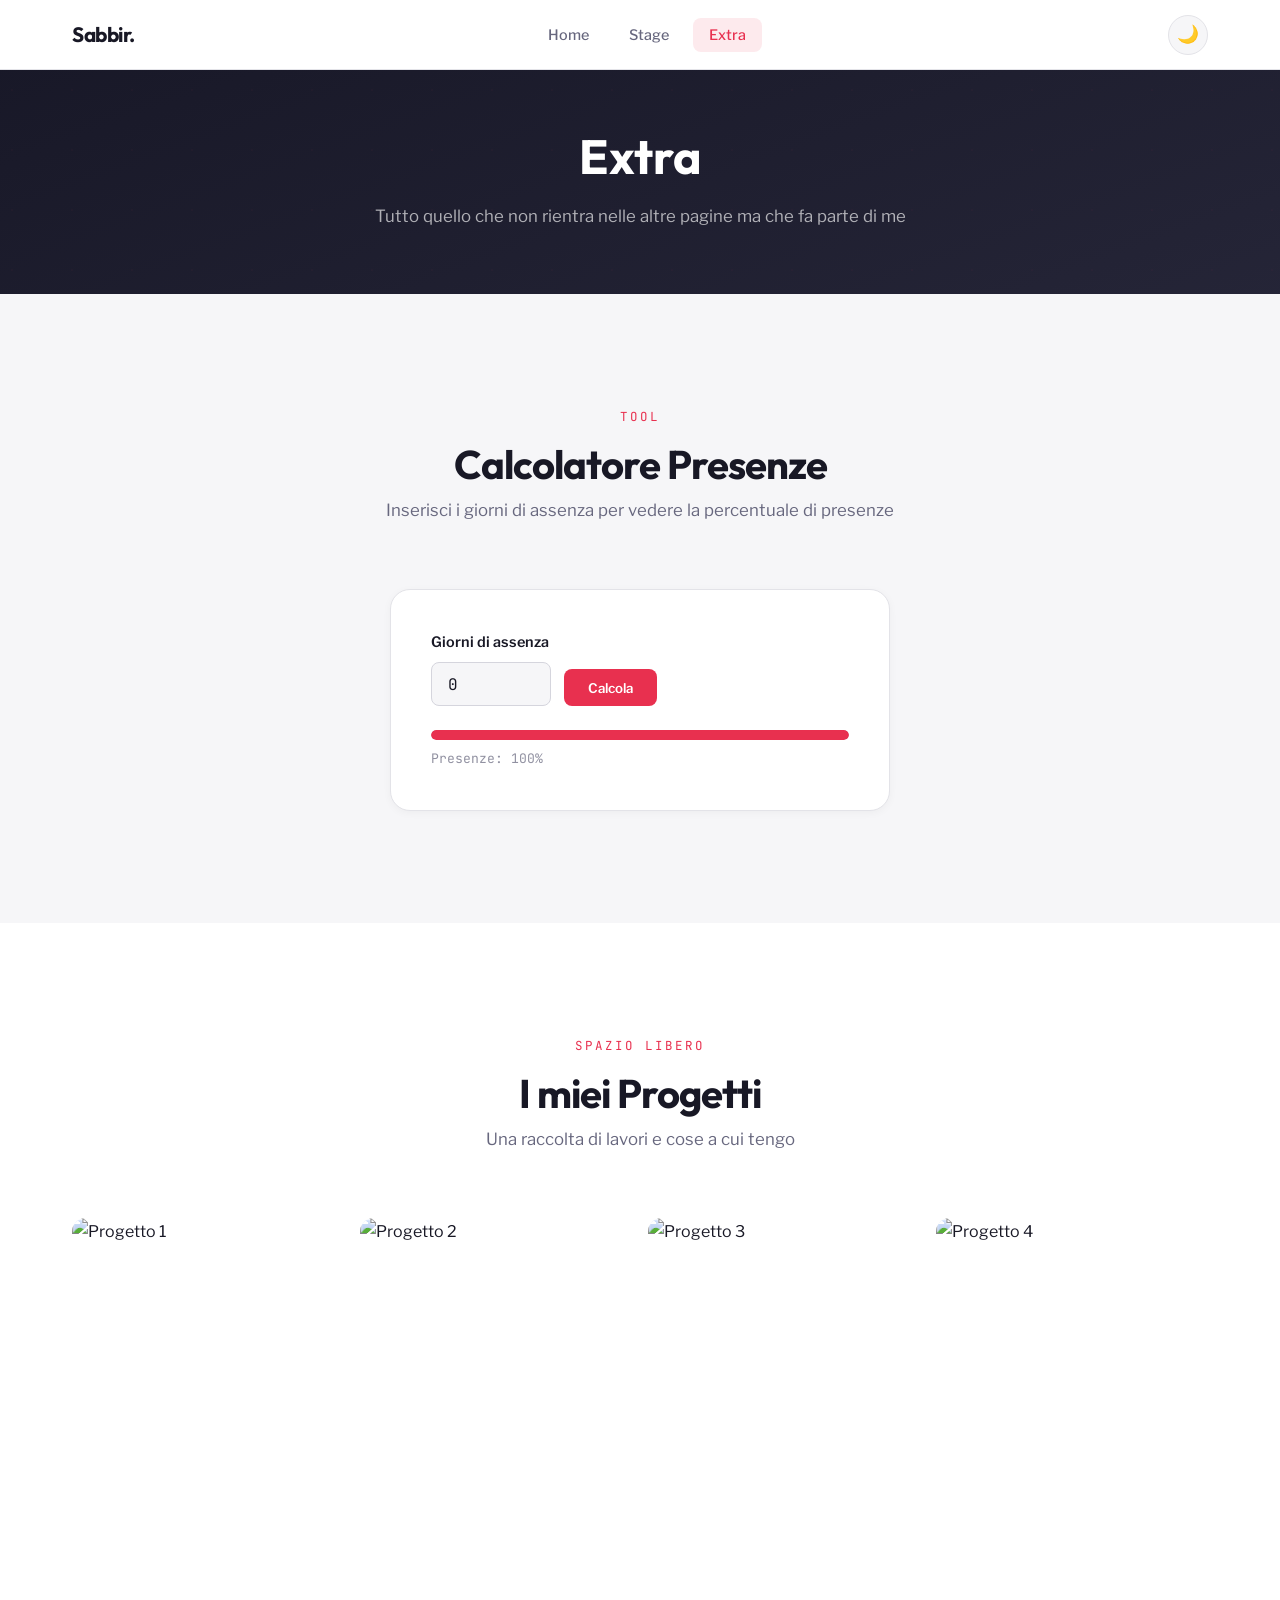
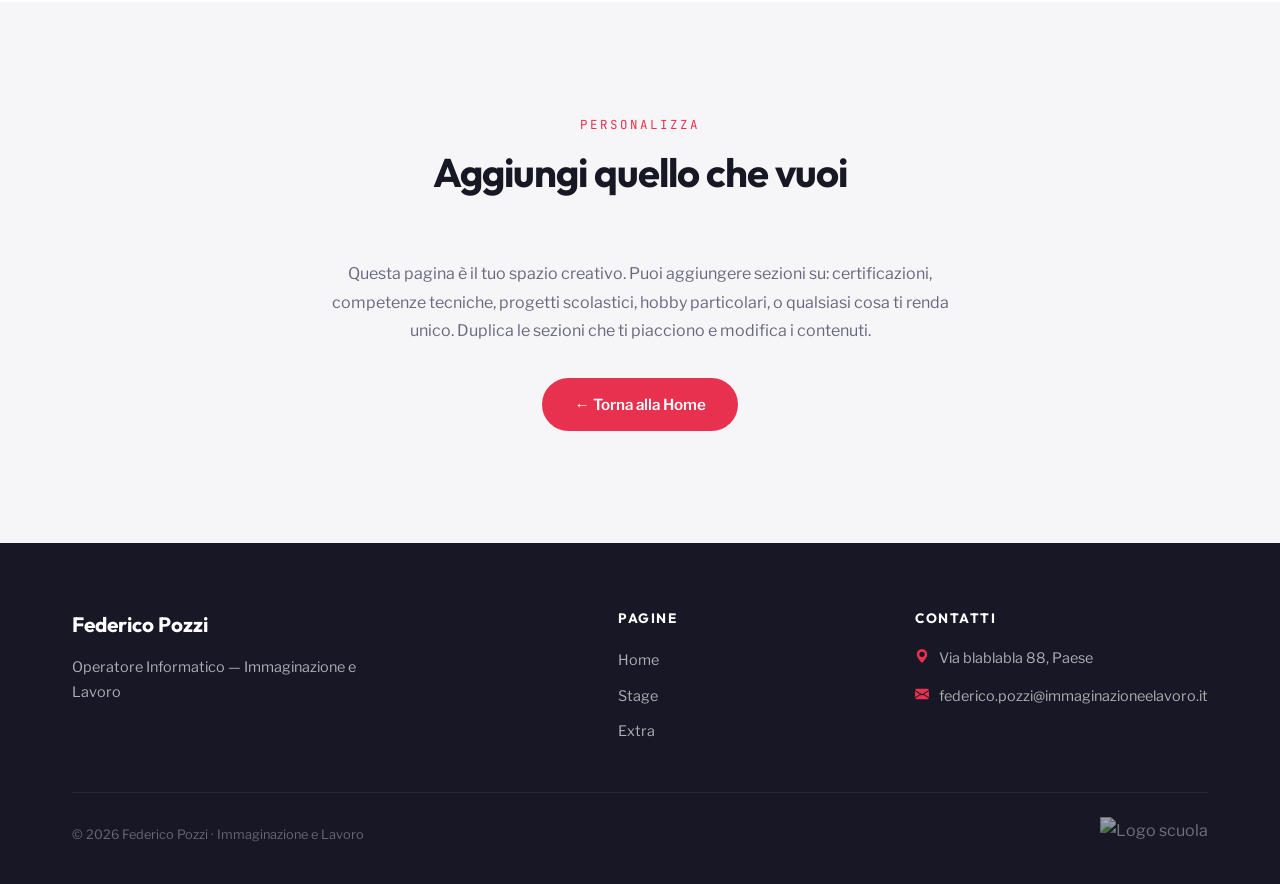
==== commit 98aae727: "3" ====
--- a/extra.html
+++ b/extra.html
@@ -3,7 +3,7 @@
 <head>
     <meta charset="UTF-8">
     <meta name="viewport" content="width=device-width, initial-scale=1.0">
-    <title>Federico Pozzi — Extra</title>
+    <title>Sabbir Rahman — Extra</title>
 
     <link rel="preconnect" href="https://fonts.googleapis.com">
     <link rel="preconnect" href="https://fonts.gstatic.com" crossorigin>
@@ -16,7 +16,7 @@
     <!-- ====== NAVBAR ====== -->
     <nav class="site-nav">
         <div class="nav-inner">
-            <a href="./index.html" class="nav-brand">Federico.</a>
+            <a href="./index.html" class="nav-brand">Sabbir.</a>
             <button class="nav-burger" id="navBurger" aria-label="Apri menu">
                 <span></span><span></span><span></span>
             </button>
--- a/style.css
+++ b/style.css
@@ -1240,4 +1240,4 @@
     .gallery-grid {
         grid-template-columns: repeat(2, 1fr);
     }
-}
+}
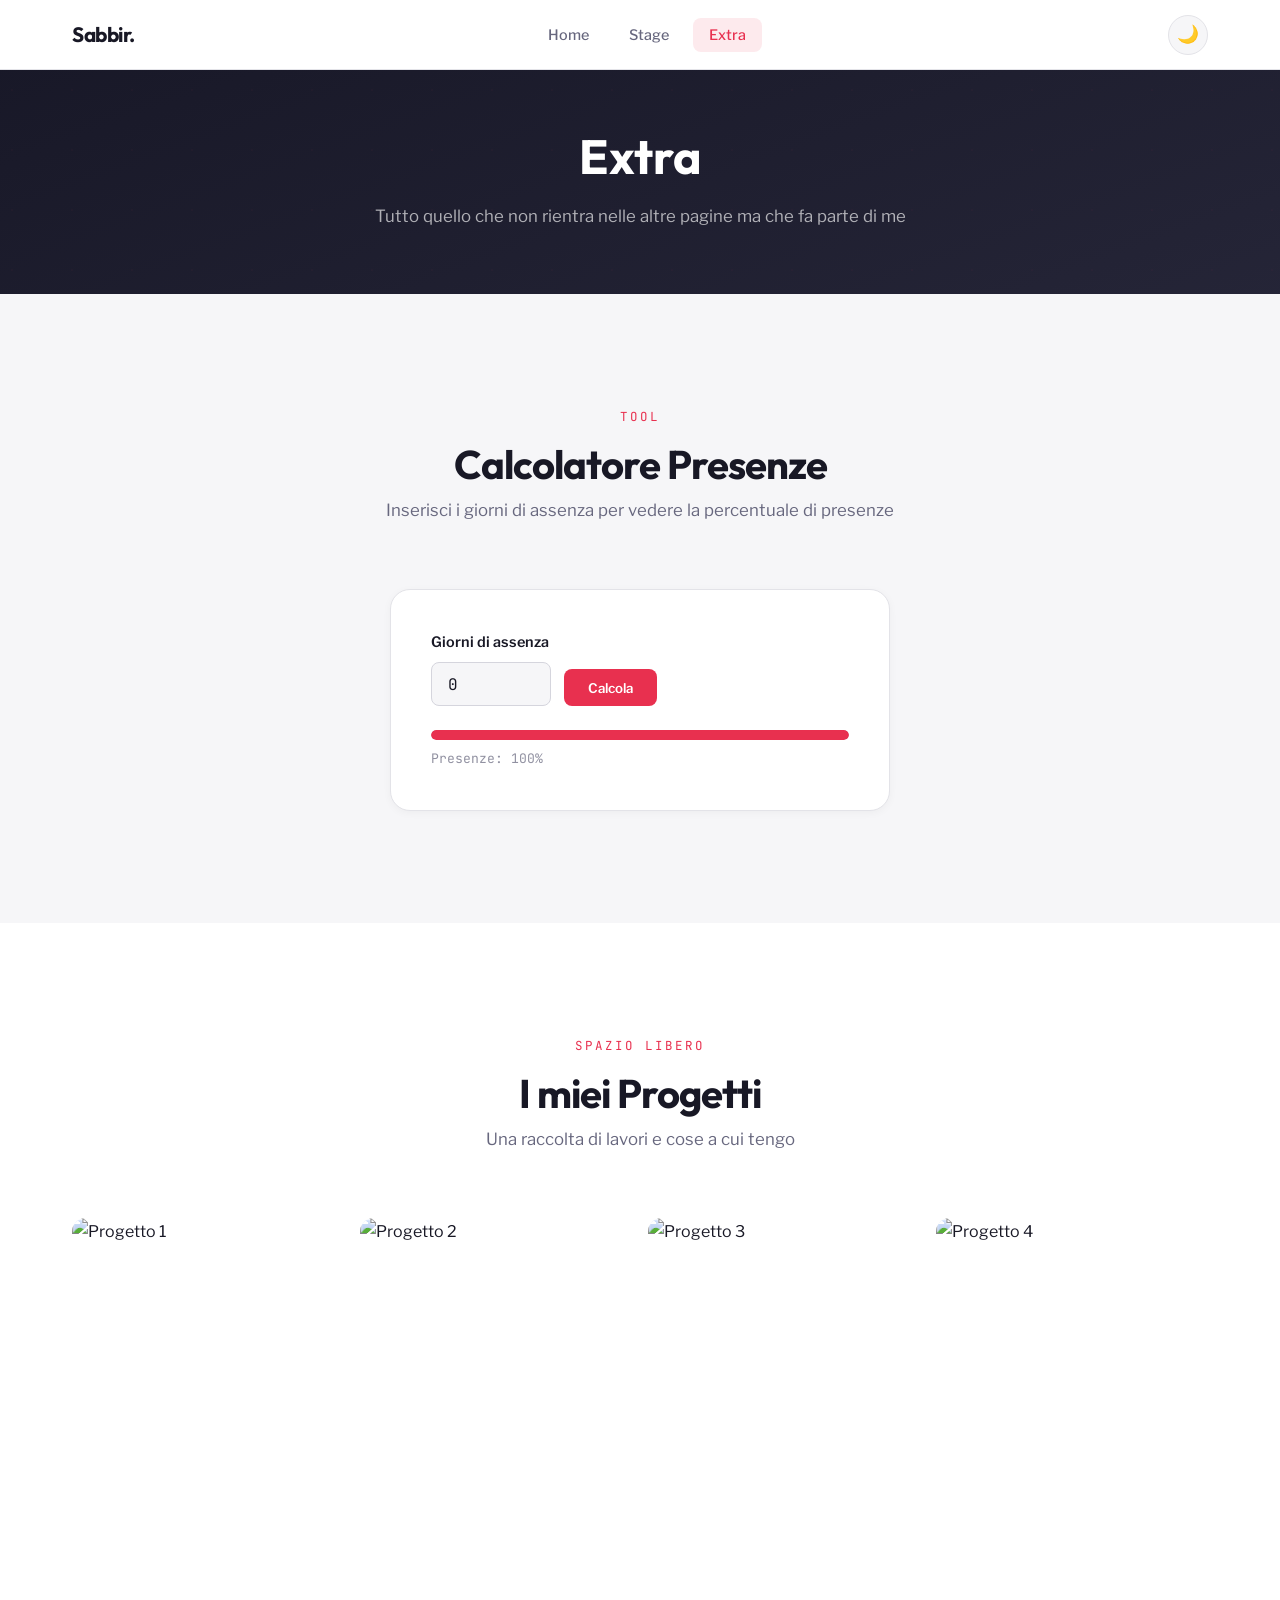
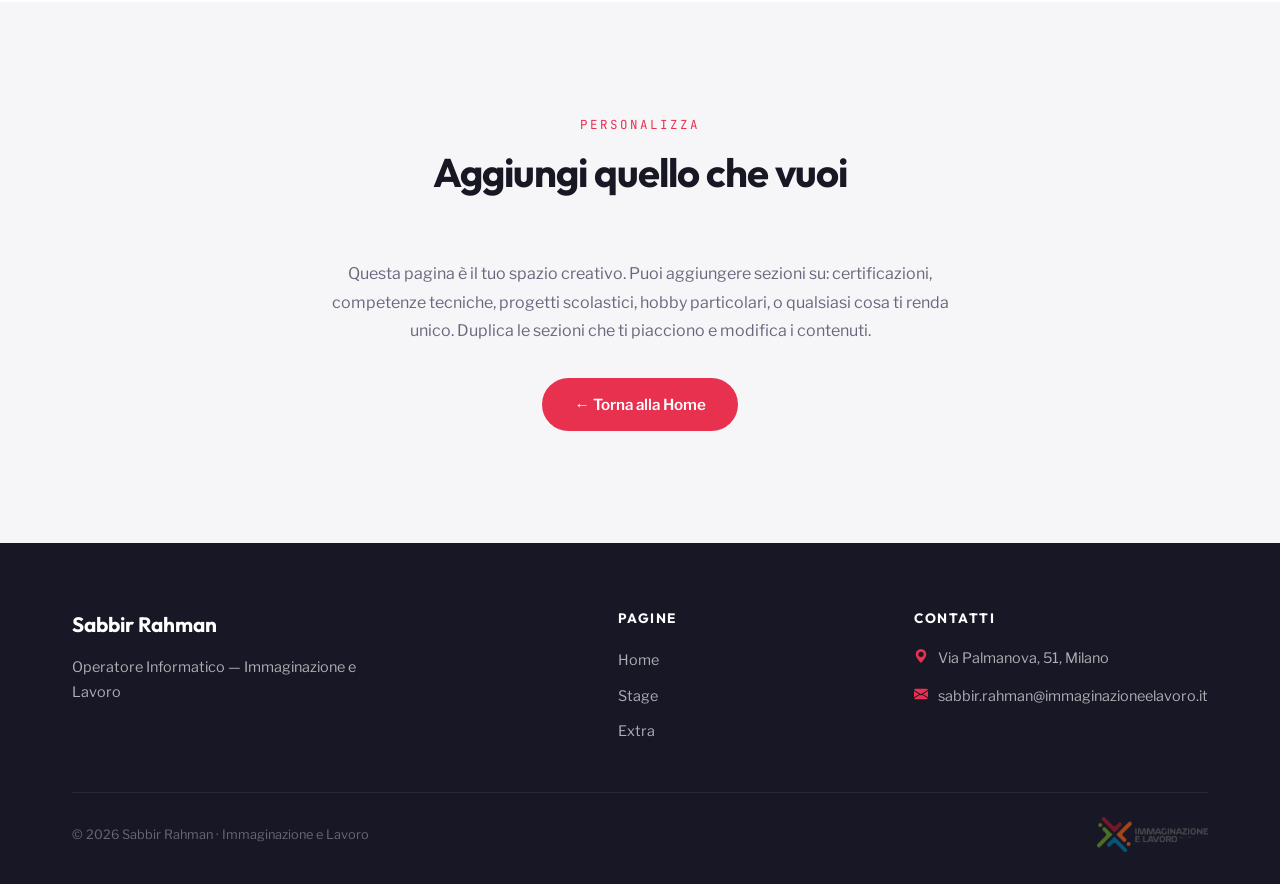
==== commit 4107f67b: "5" ====
--- a/extra.html
+++ b/extra.html
@@ -138,7 +138,7 @@
         <div class="section-container">
             <div class="footer-grid">
                 <div>
-                    <p class="footer-brand">Federico Pozzi</p>
+                    <p class="footer-brand">Sabbir Rahman</p>
                     <p class="footer-desc">Operatore Informatico — Immaginazione e Lavoro</p>
                 </div>
                 <div>
@@ -153,17 +153,17 @@
                     <p class="footer-heading">Contatti</p>
                     <div class="footer-contact-item">
                         <svg xmlns="http://www.w3.org/2000/svg" width="14" height="14" fill="currentColor" viewBox="0 0 16 16"><path d="M8 16s6-5.686 6-10A6 6 0 0 0 2 6c0 4.314 6 10 6 10m0-7a3 3 0 1 1 0-6 3 3 0 0 1 0 6"/></svg>
-                        <span>Via blablabla 88, Paese</span>
+                        <span>Via Palmanova, 51, Milano</span>
                     </div>
                     <div class="footer-contact-item">
                         <svg xmlns="http://www.w3.org/2000/svg" width="14" height="14" fill="currentColor" viewBox="0 0 16 16"><path d="M.05 3.555A2 2 0 0 1 2 2h12a2 2 0 0 1 1.95 1.555L8 8.414zM0 4.697v7.104l5.803-3.558zM6.761 8.83l-6.57 4.027A2 2 0 0 0 2 14h12a2 2 0 0 0 1.808-1.144l-6.57-4.027L8 9.586zm3.436-.586L16 11.801V4.697z"/></svg>
-                        <span>federico.pozzi@immaginazioneelavoro.it</span>
+                        <span>sabbir.rahman@immaginazioneelavoro.it</span>
                     </div>
                 </div>
             </div>
             <div class="footer-bottom">
-                <span class="footer-copy">© 2026 Federico Pozzi · Immaginazione e Lavoro</span>
-                <img src="../img/logo.webp" class="footer-logo" alt="Logo scuola">
+                <span class="footer-copy">© 2026 Sabbir Rahman · Immaginazione e Lavoro</span>
+                <img src="./img/new-logo-iel-data_retina.png" class="footer-logo" alt="Logo scuola">
             </div>
         </div>
     </footer>
--- a/style.css
+++ b/style.css
@@ -871,7 +871,7 @@
 
 .stage-card.open .stage-card-body {
     padding: 2rem;
-    max-height: 800px;
+    max-height: 1500px;
 }
 
 .stage-grid {
@@ -884,7 +884,8 @@
 .stage-map-frame {
     border-radius: var(--radius-md);
     overflow: hidden;
-    aspect-ratio: 4/3;
+    width: 100%;
+    height: 300px;
 }
 
 .stage-map-frame iframe {
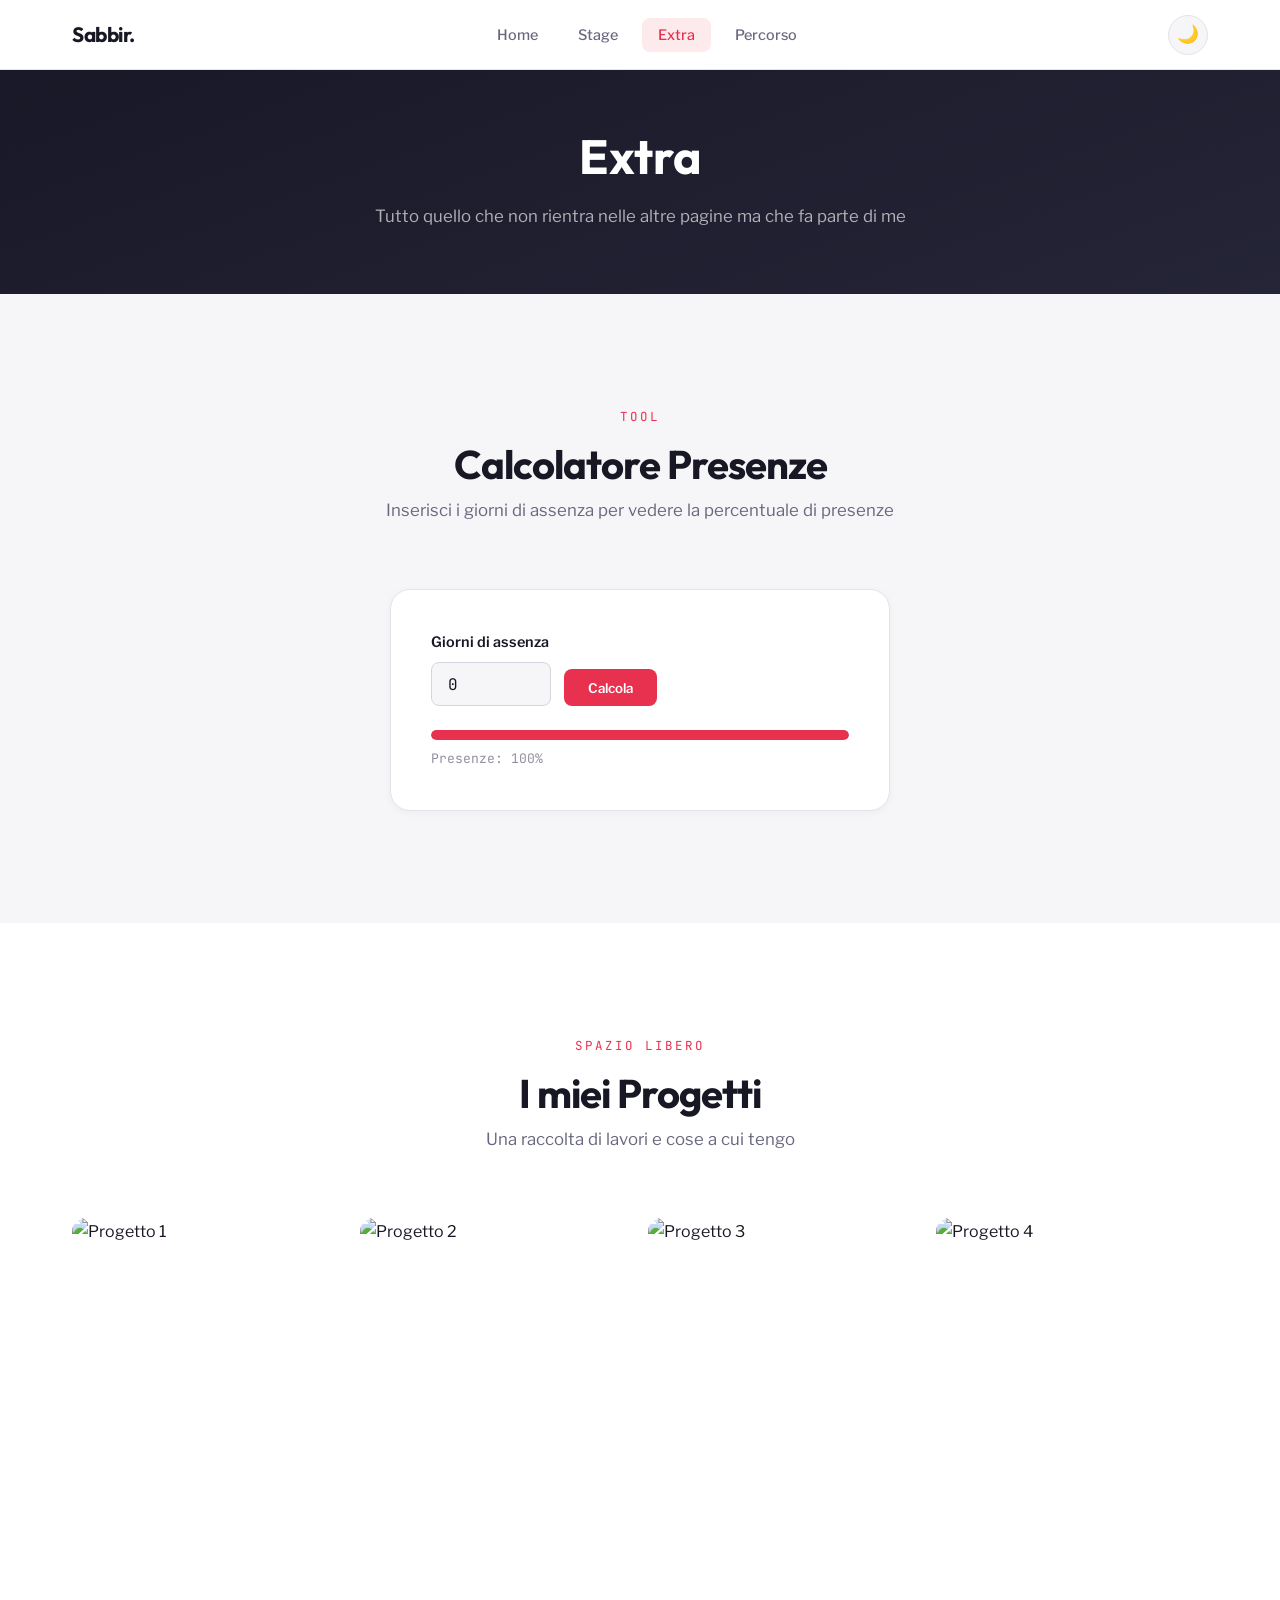
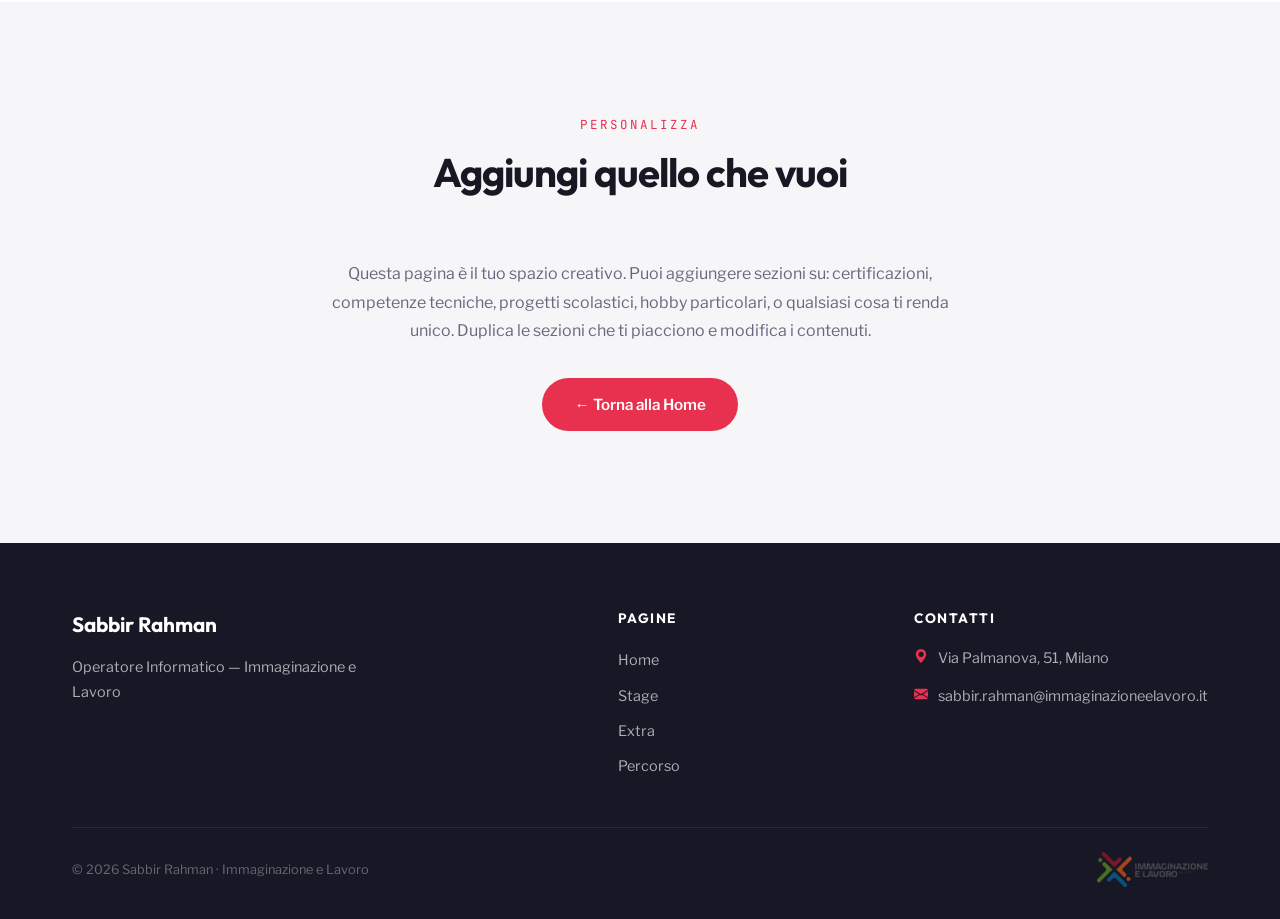
==== commit 738cba92: "6" ====
--- a/extra.html
+++ b/extra.html
@@ -24,6 +24,7 @@
                 <li><a href="./index.html">Home</a></li>
                 <li><a href="./stage.html">Stage</a></li>
                 <li><a href="#" class="active">Extra</a></li>
+                 <li><a href="./percorso.html">Percorso</a></li>
             </ul>
             <button class="theme-toggle" id="themeToggle" aria-label="Cambia tema">🌙</button>
         </div>
@@ -146,7 +147,8 @@
                     <ul class="footer-links">
                         <li><a href="../index.html">Home</a></li>
                         <li><a href="./stage.html">Stage</a></li>
-                        <li><a href="#">Extra</a></li>
+                        <li><a href="./extra.html">Extra</a></li>
+                        <li><a href="./percorso.html">Percorso</a></li>
                     </ul>
                 </div>
                 <div>
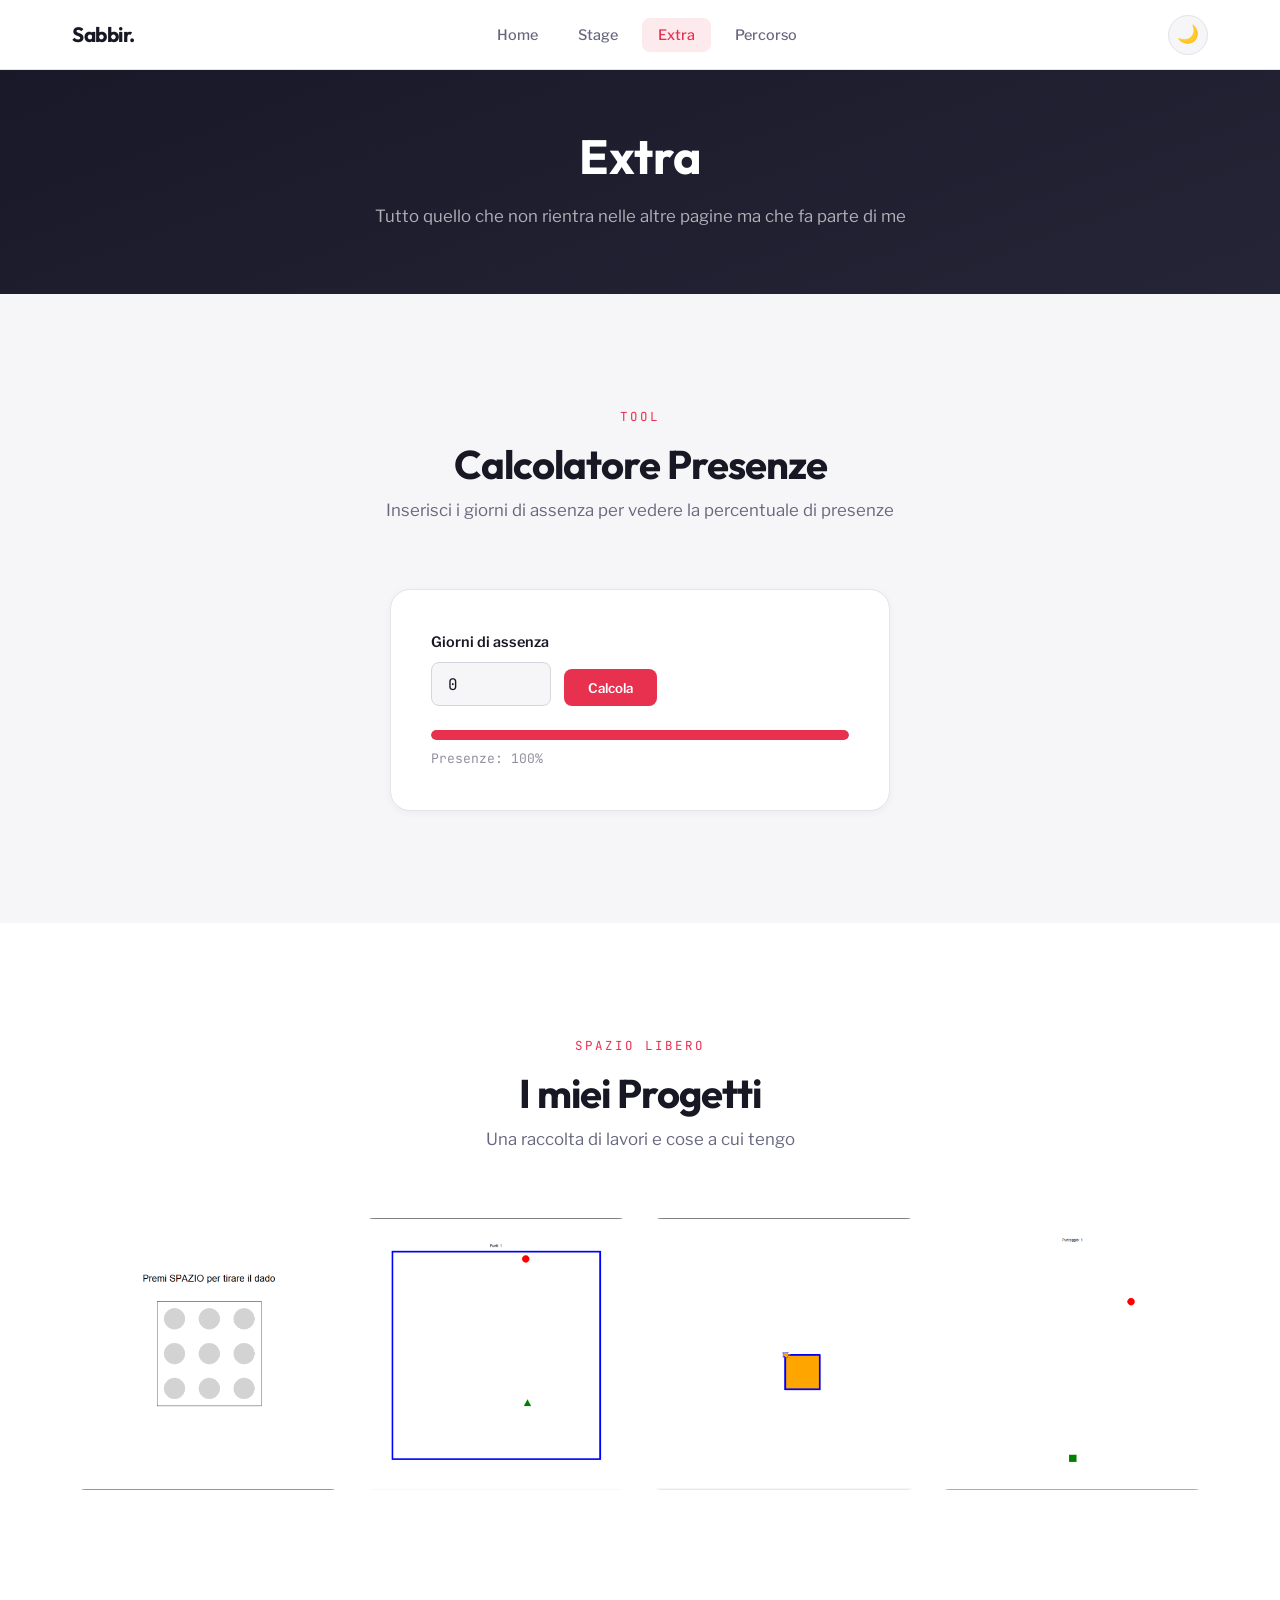
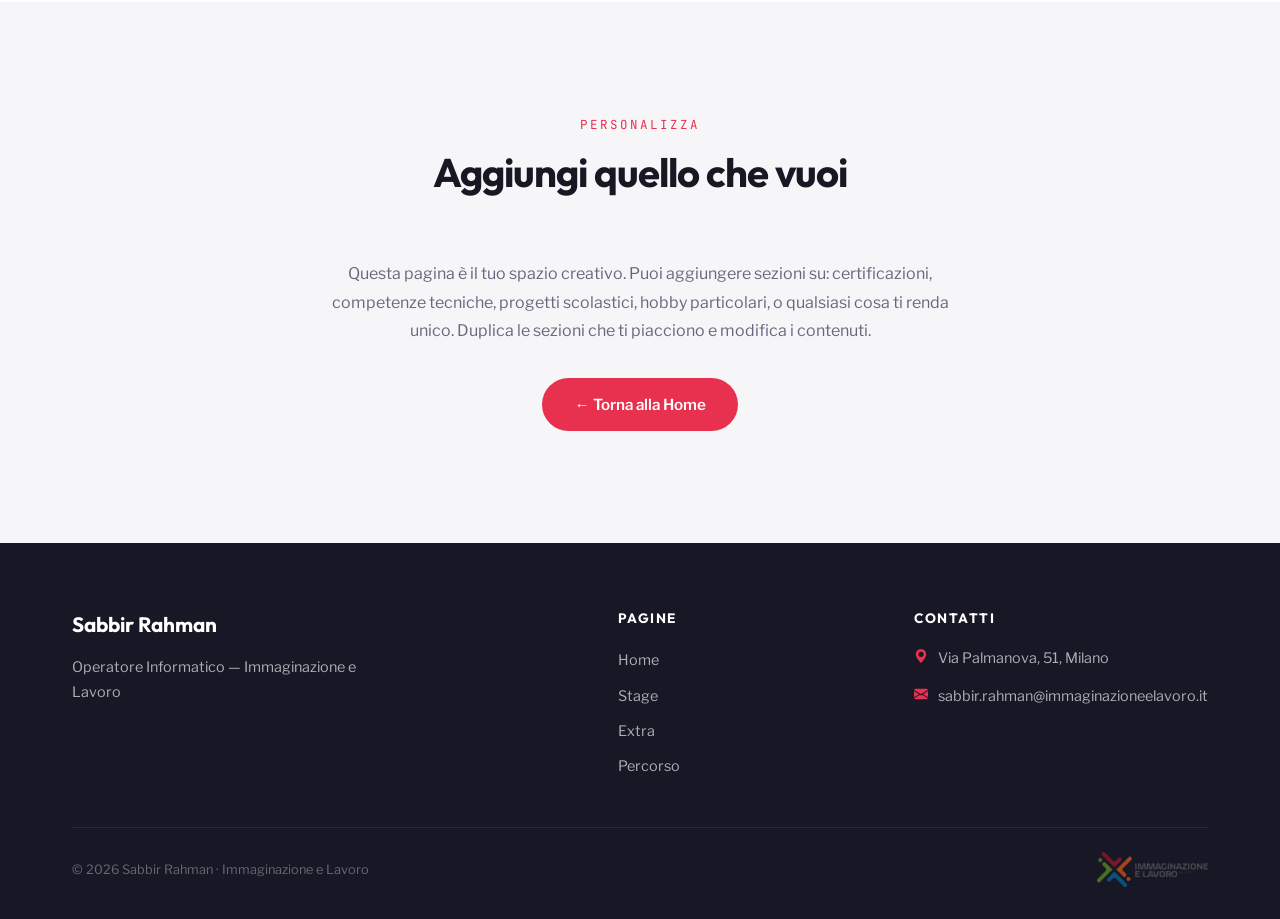
==== commit f83ca64a: "1" ====
--- a/extra.html
+++ b/extra.html
@@ -88,25 +88,25 @@
             <!-- MODIFICA: sostituisci le immagini e i testi -->
             <div class="gallery-grid">
                 <div class="gallery-item reveal reveal-delay-1">
-                    <img src="https://placehold.co/400x400/1a1a2e/e94560?text=Progetto+1" alt="Progetto 1">
+                    <img src="./img/1.png" alt="Progetto 1">
                     <div class="gallery-item-overlay">
                         <span>Progetto 1</span>
                     </div>
                 </div>
                 <div class="gallery-item reveal reveal-delay-2">
-                    <img src="https://placehold.co/400x400/16213e/e94560?text=Progetto+2" alt="Progetto 2">
+                    <img src="./img/2.png" alt="Progetto 2">
                     <div class="gallery-item-overlay">
                         <span>Progetto 2</span>
                     </div>
                 </div>
                 <div class="gallery-item reveal reveal-delay-3">
-                    <img src="https://placehold.co/400x400/0f3460/e94560?text=Progetto+3" alt="Progetto 3">
+                    <img src="./img/3.png" alt="Progetto 3">
                     <div class="gallery-item-overlay">
                         <span>Progetto 3</span>
                     </div>
                 </div>
                 <div class="gallery-item reveal reveal-delay-4">
-                    <img src="https://placehold.co/400x400/533483/e94560?text=Progetto+4" alt="Progetto 4">
+                    <img src="./img/4.png" alt="Progetto 4">
                     <div class="gallery-item-overlay">
                         <span>Progetto 4</span>
                     </div>
@@ -129,7 +129,7 @@
                     o qualsiasi cosa ti renda unico. Duplica le sezioni che ti piacciono 
                     e modifica i contenuti.
                 </p>
-                <a href="../index.html" class="btn-primary-custom">← Torna alla Home</a>
+                <a href="./index.html" class="btn-primary-custom">← Torna alla Home</a>
             </div>
         </div>
     </section>
@@ -145,7 +145,7 @@
                 <div>
                     <p class="footer-heading">Pagine</p>
                     <ul class="footer-links">
-                        <li><a href="../index.html">Home</a></li>
+                        <li><a href="./index.html">Home</a></li>
                         <li><a href="./stage.html">Stage</a></li>
                         <li><a href="./extra.html">Extra</a></li>
                         <li><a href="./percorso.html">Percorso</a></li>
--- a/style.css
+++ b/style.css
@@ -884,8 +884,12 @@
 .stage-map-frame {
     border-radius: var(--radius-md);
     overflow: hidden;
-    width: 100%;
-    height: 300px;
+  
+}
+
+.mappa {
+    height: 300px !important;
+    border-radius: var(--radius-md);
 }
 
 .stage-map-frame iframe {
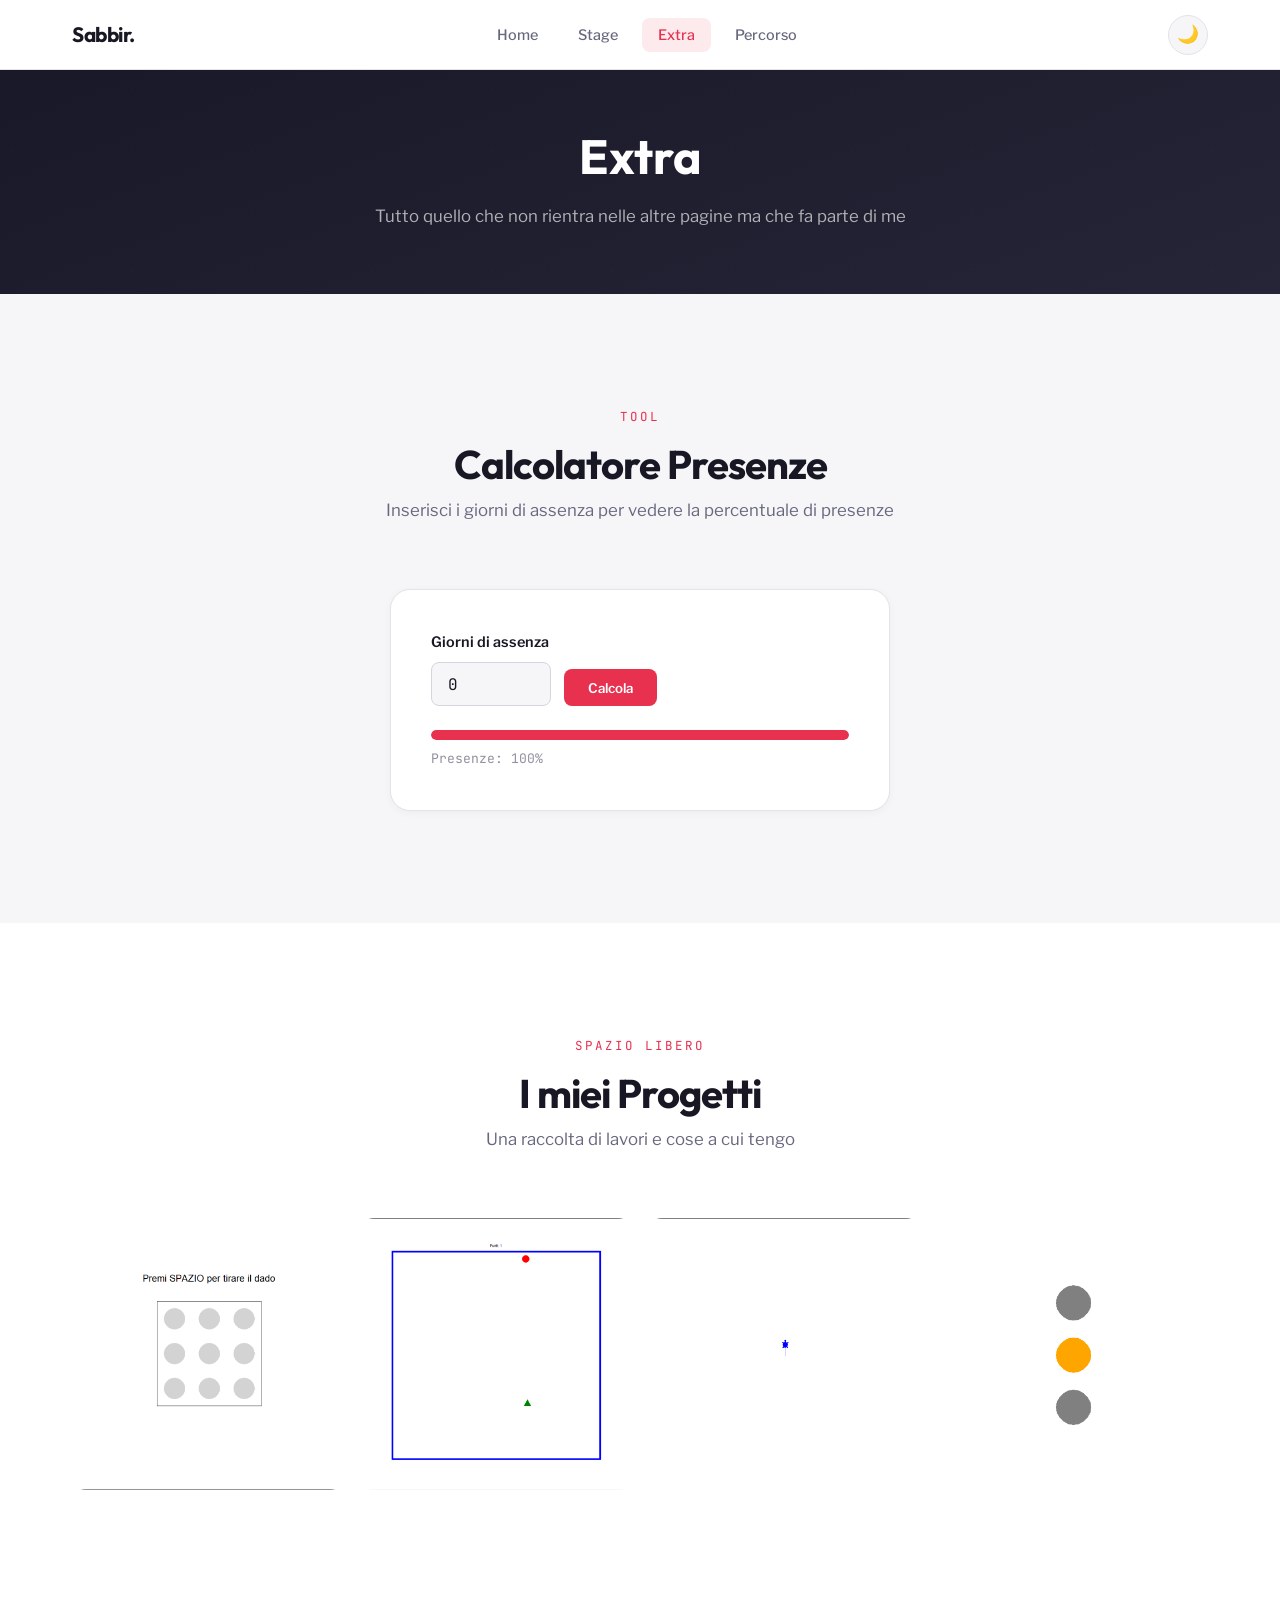
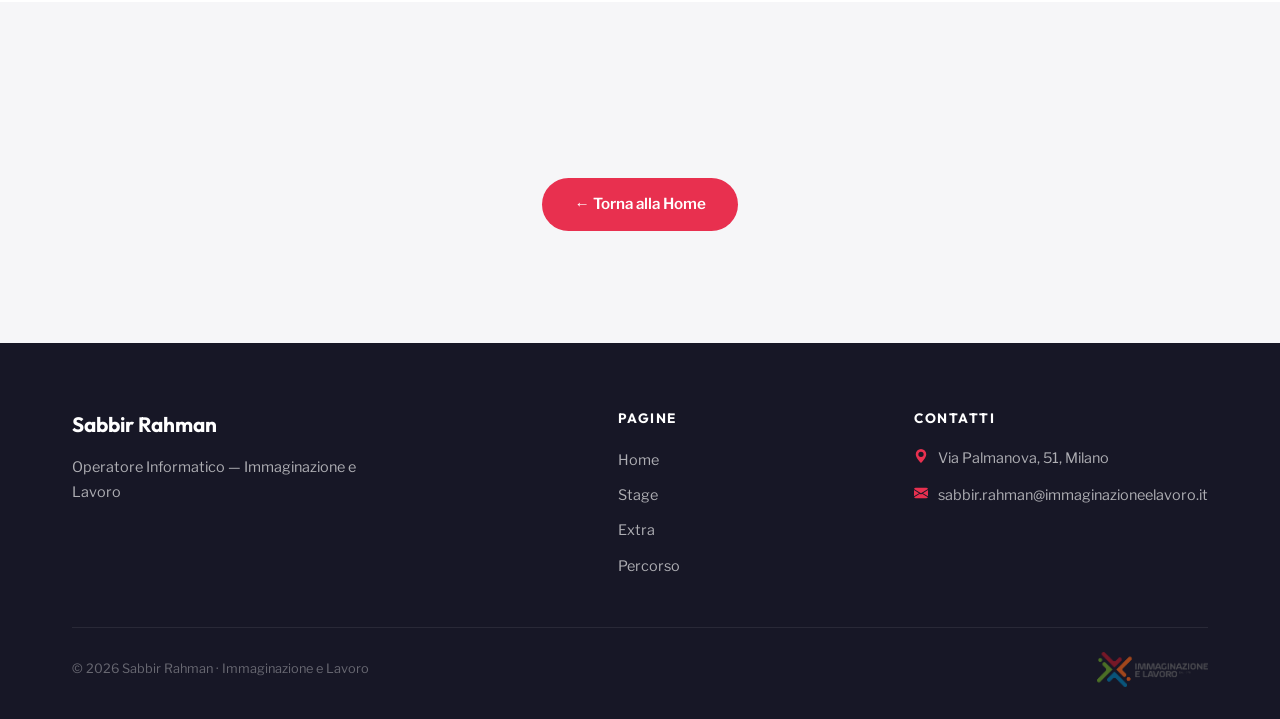
==== commit 775274ca: "1" ====
--- a/extra.html
+++ b/extra.html
@@ -90,25 +90,25 @@
                 <div class="gallery-item reveal reveal-delay-1">
                     <img src="./img/1.png" alt="Progetto 1">
                     <div class="gallery-item-overlay">
-                        <span>Progetto 1</span>
+                        <span>Dado</span>
                     </div>
                 </div>
                 <div class="gallery-item reveal reveal-delay-2">
                     <img src="./img/2.png" alt="Progetto 2">
                     <div class="gallery-item-overlay">
-                        <span>Progetto 2</span>
+                        <span>Gioco Serpente</span>
                     </div>
                 </div>
                 <div class="gallery-item reveal reveal-delay-3">
-                    <img src="./img/3.png" alt="Progetto 3">
+                    <img src="./img/Screenshot 2026-06-17 004241.png" alt="Progetto 3">
                     <div class="gallery-item-overlay">
-                        <span>Progetto 3</span>
+                        <span>Gioco Turtle</span>
                     </div>
                 </div>
                 <div class="gallery-item reveal reveal-delay-4">
-                    <img src="./img/4.png" alt="Progetto 4">
+                    <img src="./img/Screenshot 2026-06-17 005019.png" alt="Progetto 4">
                     <div class="gallery-item-overlay">
-                        <span>Progetto 4</span>
+                        <span>Semaforo</span>
                     </div>
                 </div>
             </div>
@@ -119,15 +119,12 @@
     <section class="section">
         <div class="section-container" style="max-width: 700px;">
             <div class="section-header center reveal">
-                <span class="section-label">Personalizza</span>
-                <h2 class="section-title">Aggiungi quello che vuoi</h2>
+                <span class="section-label"></span>
+                <h2 class="section-title"></h2>
             </div>
             <div class="reveal" style="text-align: center;">
                 <p style="color: var(--text-secondary); line-height: 1.8; margin-bottom: 2rem;">
-                    Questa pagina è il tuo spazio creativo. Puoi aggiungere sezioni su: 
-                    certificazioni, competenze tecniche, progetti scolastici, hobby particolari, 
-                    o qualsiasi cosa ti renda unico. Duplica le sezioni che ti piacciono 
-                    e modifica i contenuti.
+                    
                 </p>
                 <a href="./index.html" class="btn-primary-custom">← Torna alla Home</a>
             </div>
